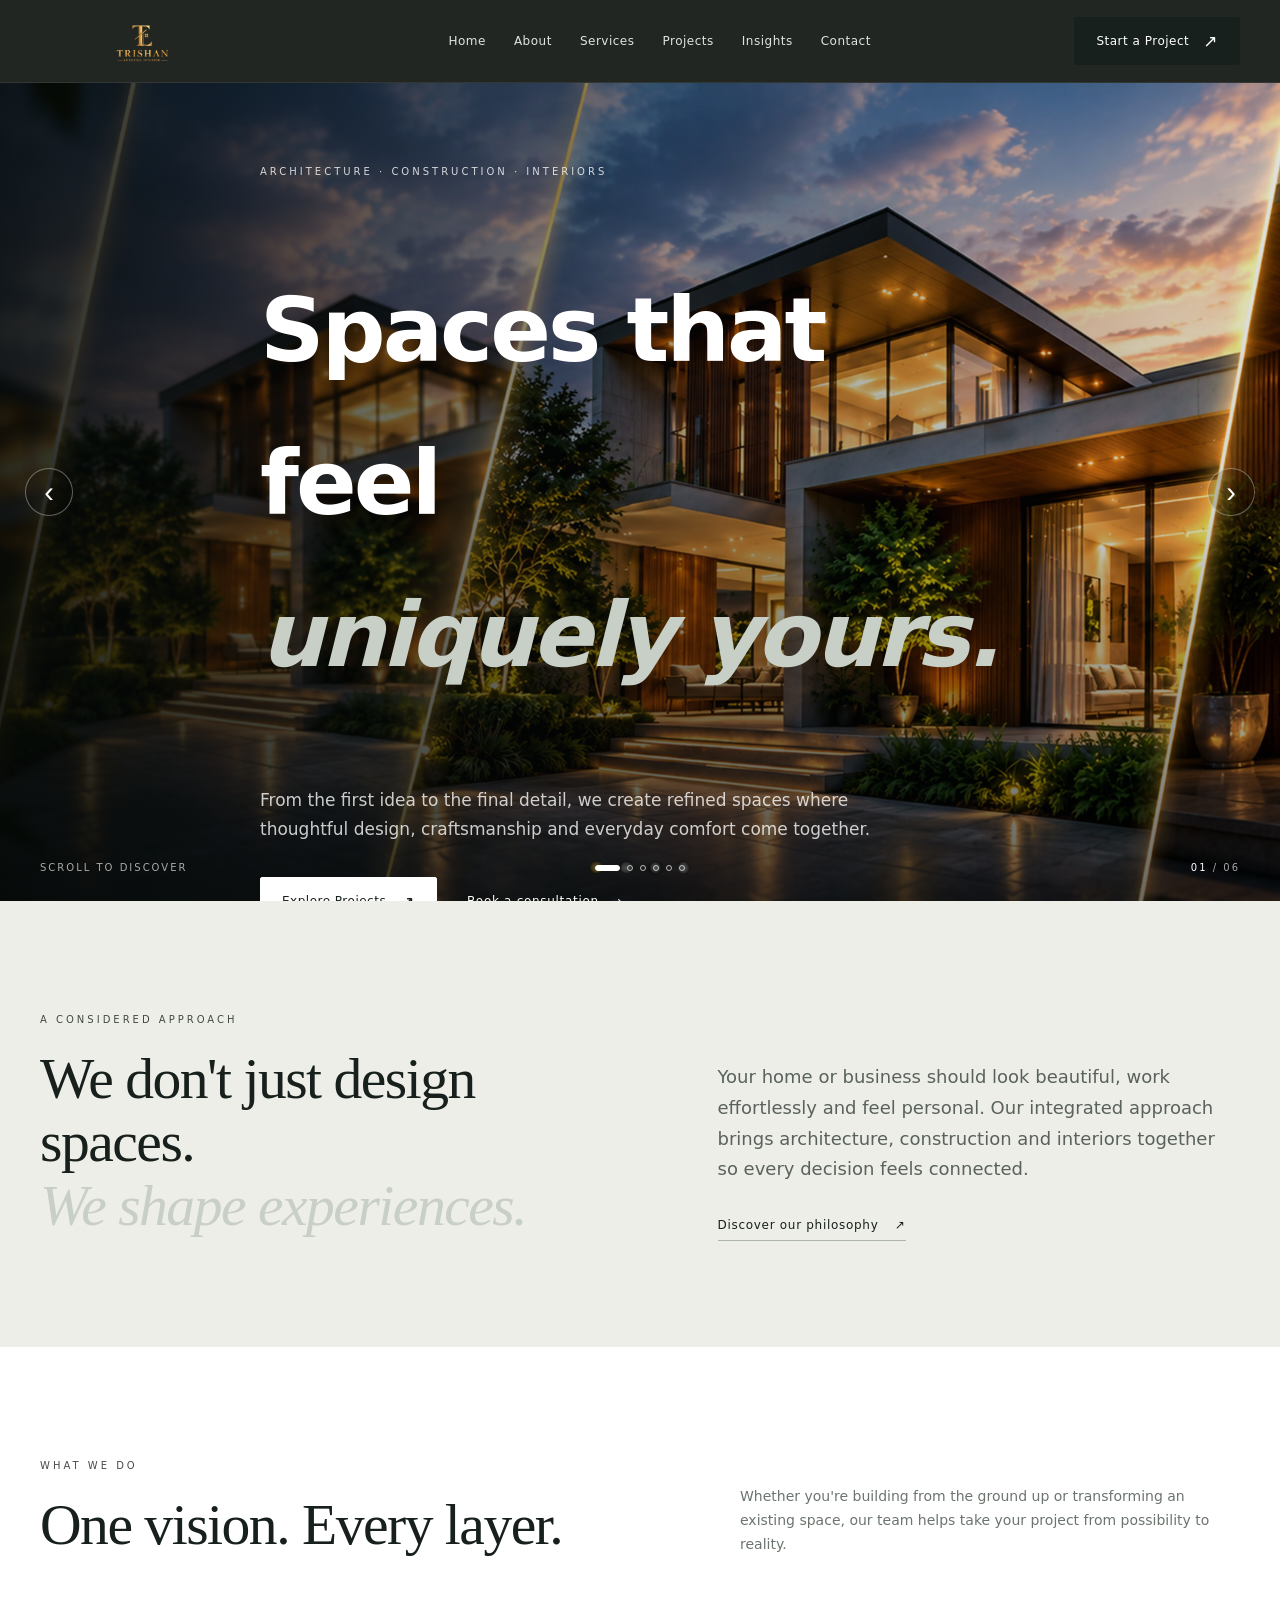
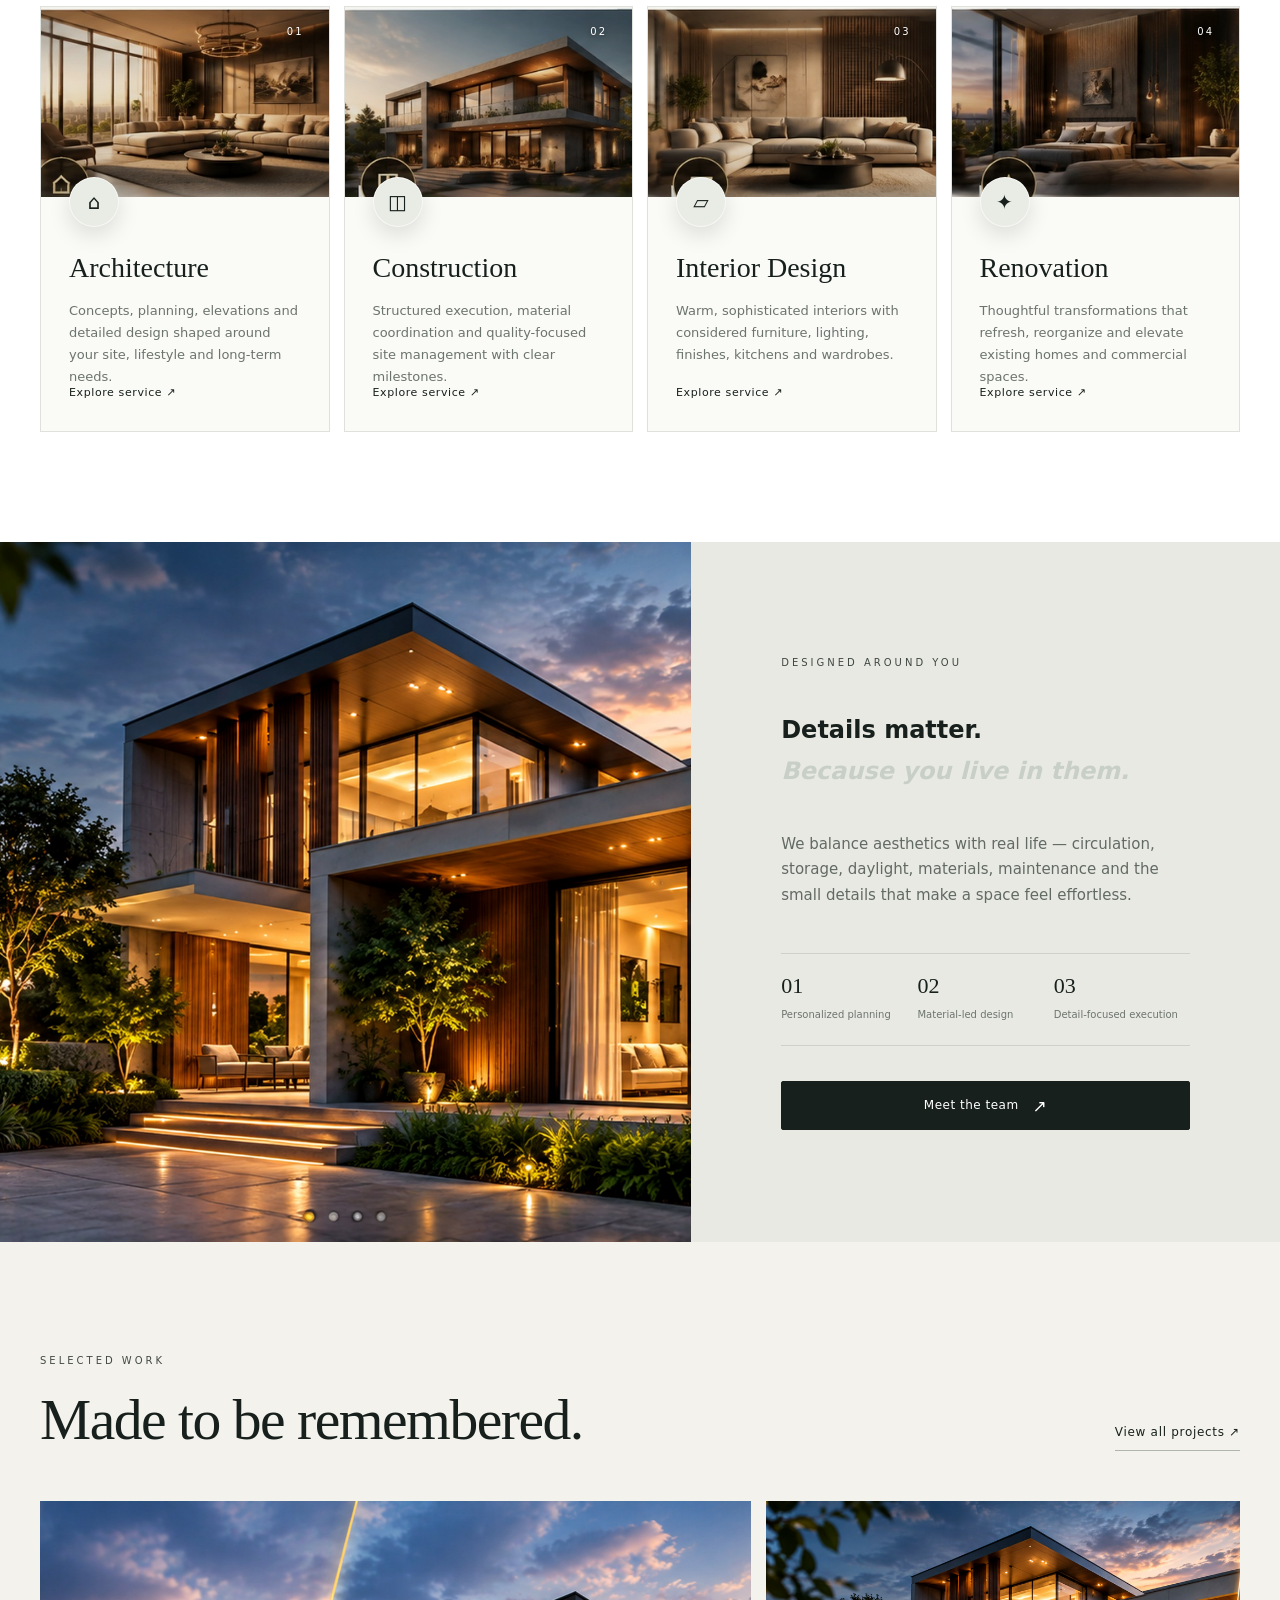
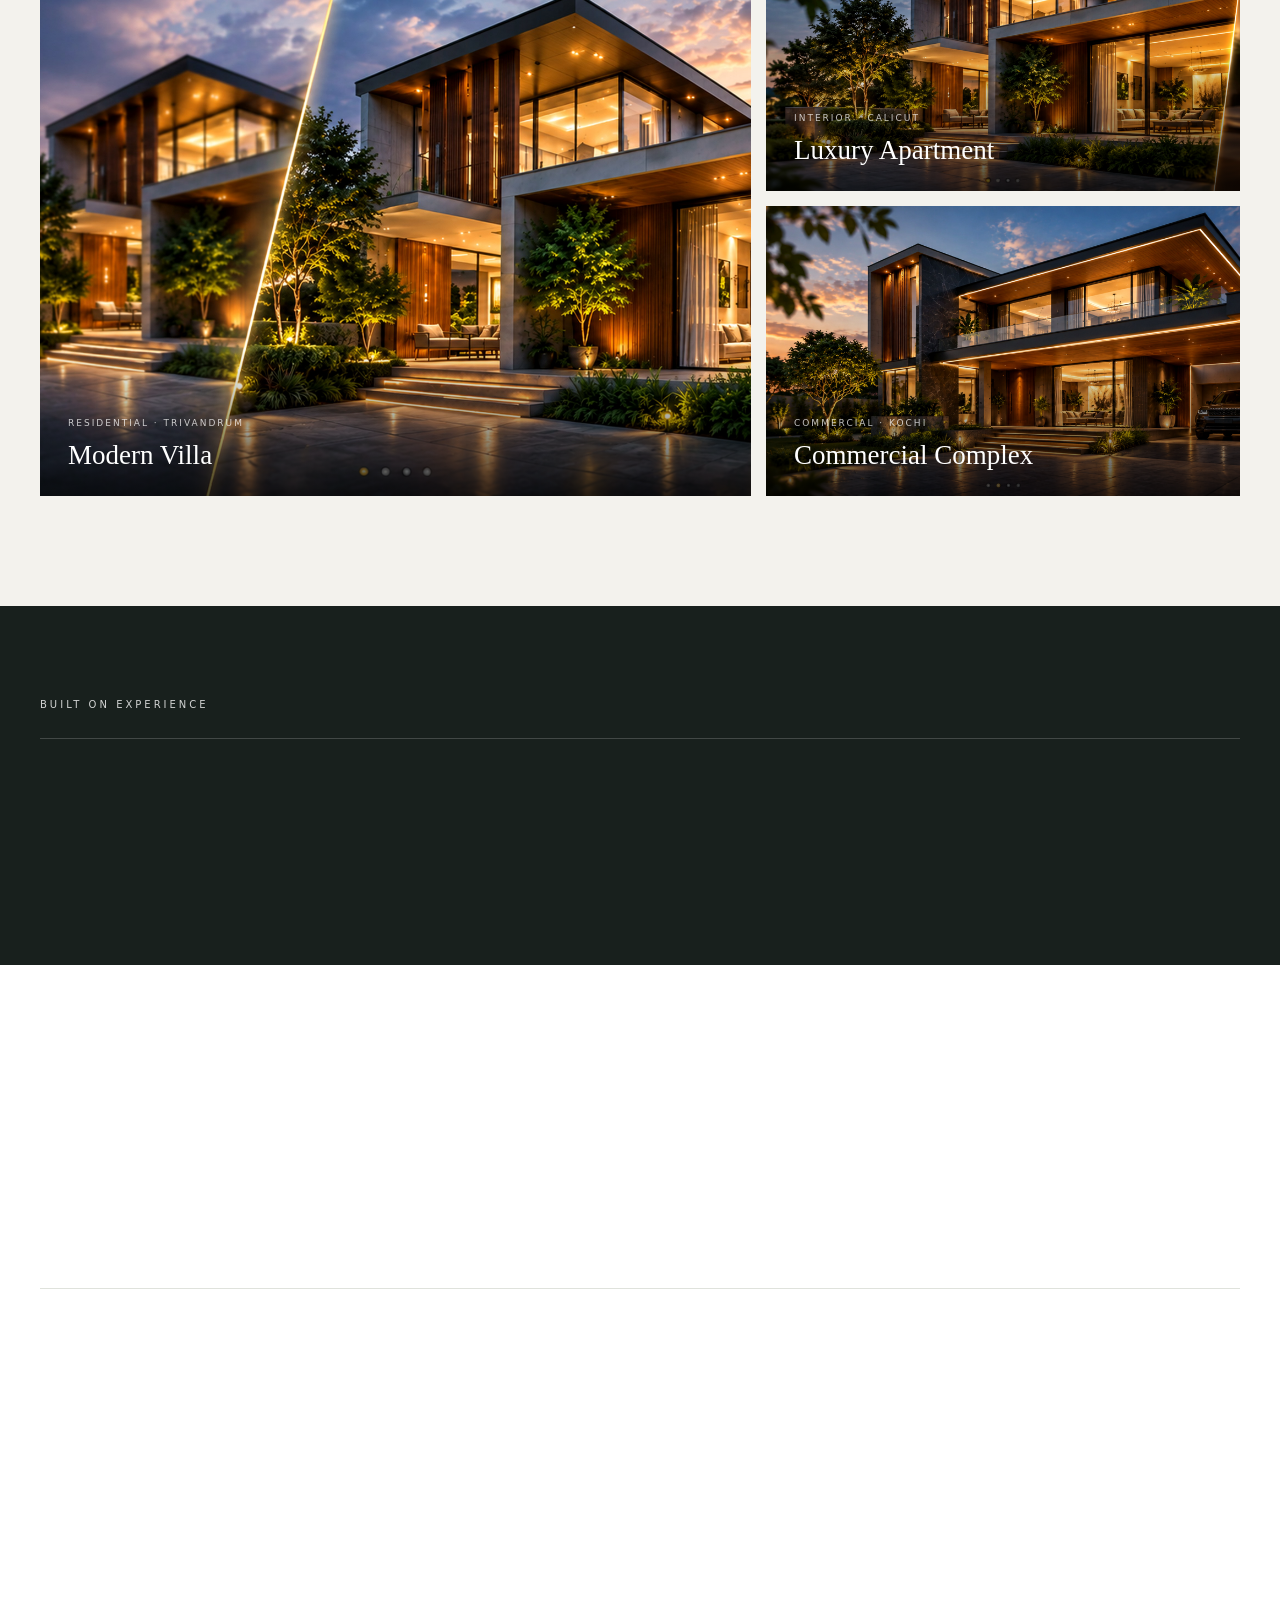
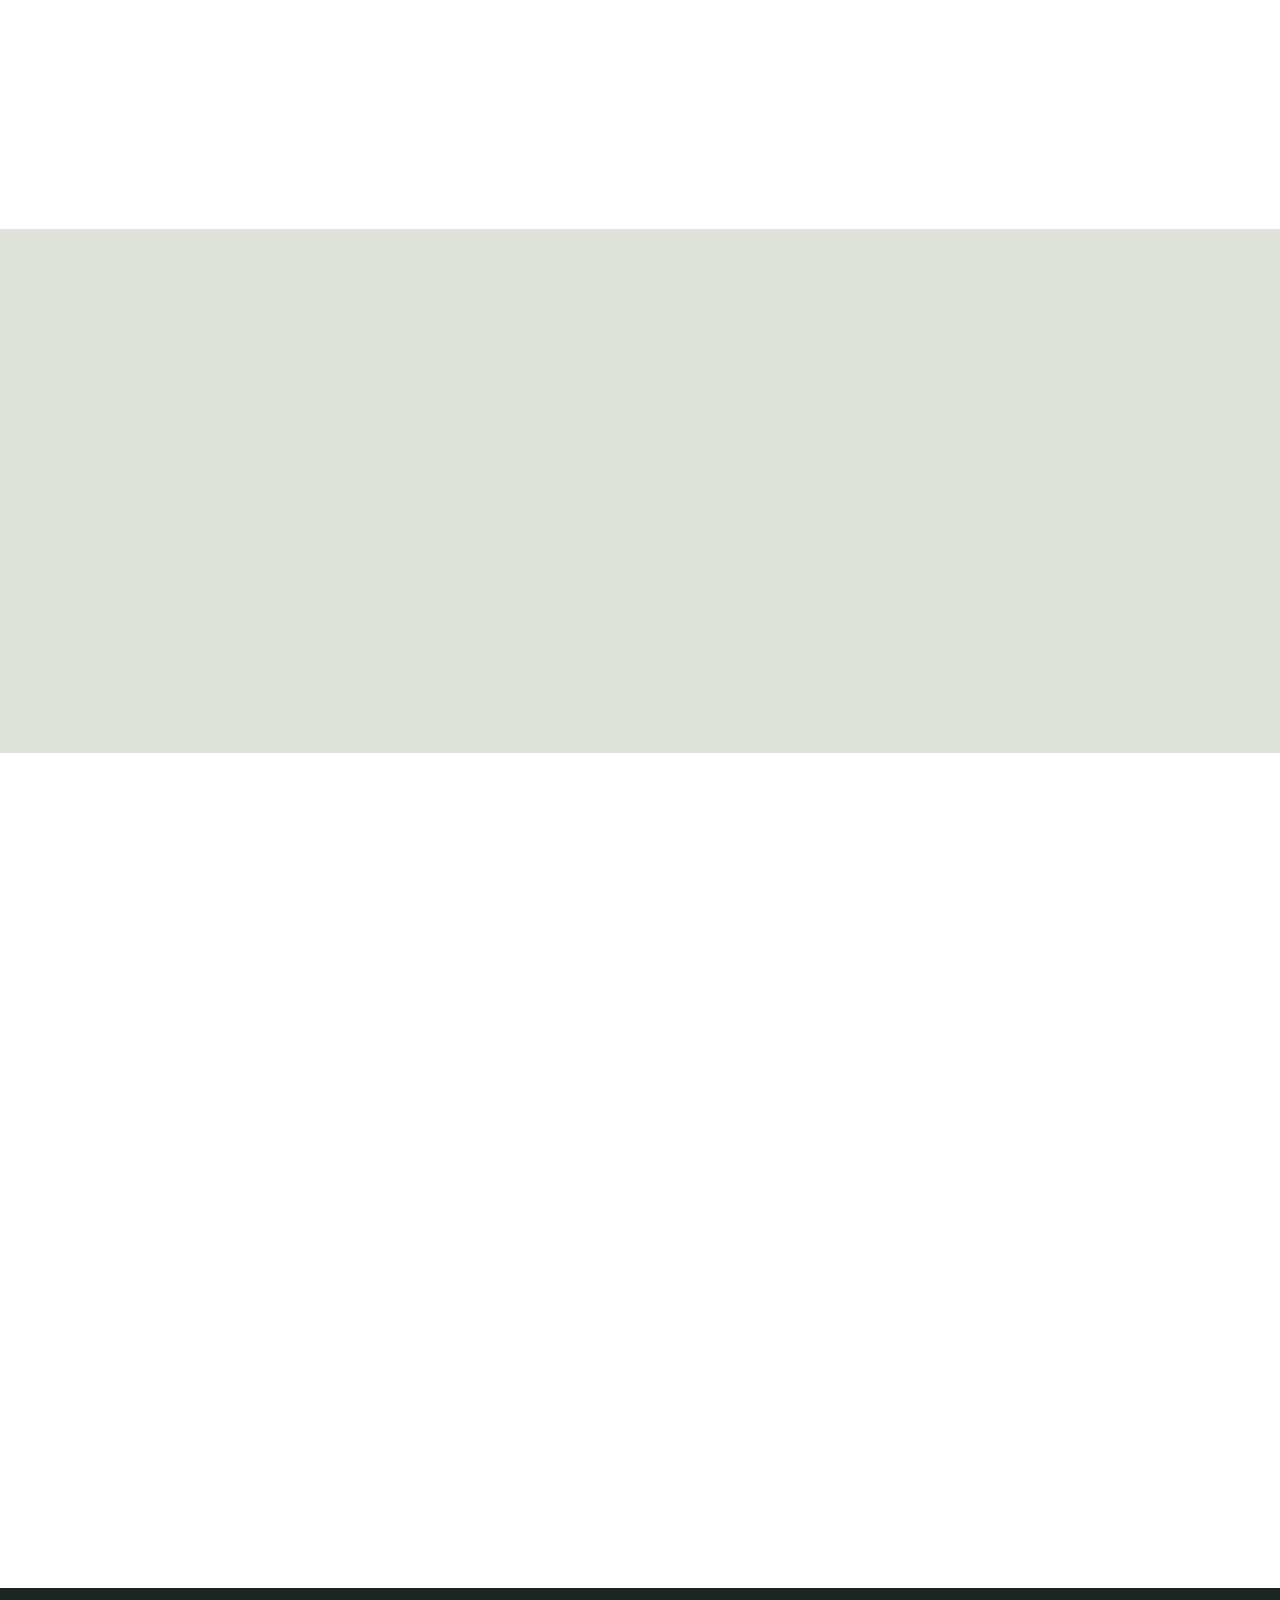
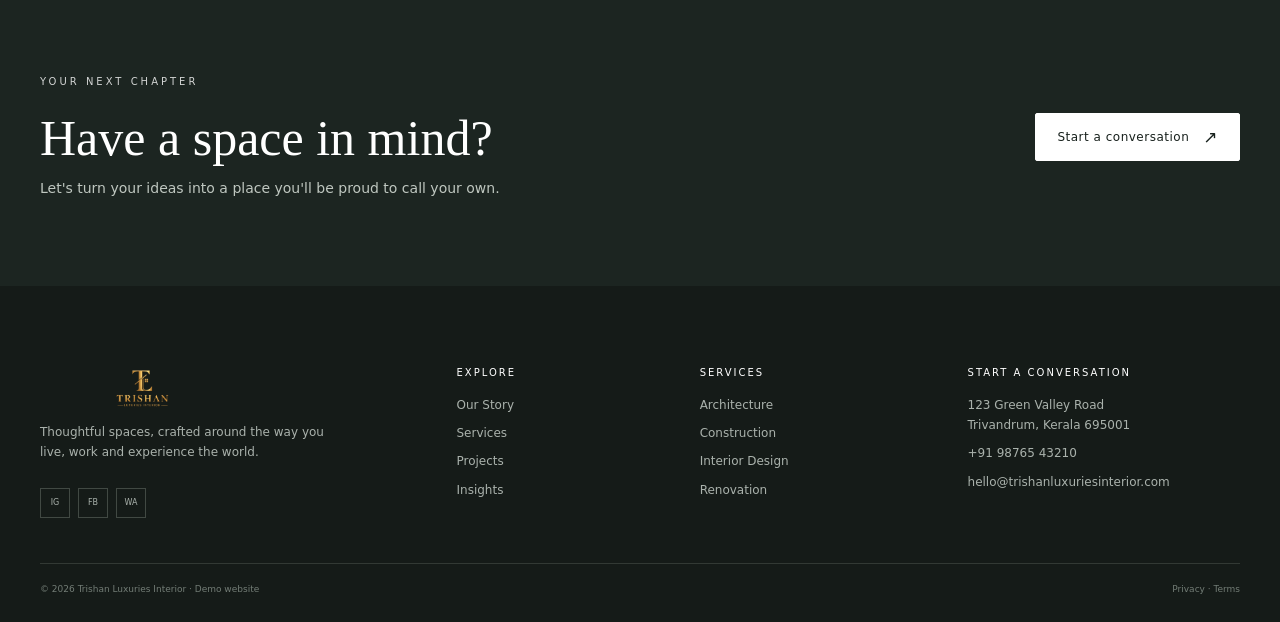
==== index.html @ 33a4c11a "first commit" ====
<!doctype html><html lang="en"><head><meta charset="utf-8"><meta name="viewport" content="width=device-width,initial-scale=1"><title>Trishan Luxuries Interior | Architecture · Construction · Interiors</title><meta name="description" content="Premium architecture, construction and interior design solutions by Trishan Luxuries Interior."><link rel="stylesheet" href="styles.css"></head><body><header><div class="container nav"><a class="brand-logo" href="index.html"><img src="assets/trishan-logo.png" alt="Trishan Luxuries Interior"></a><nav class="links"><a href="index.html">Home</a><a href="about.html">About</a><a href="services.html">Services</a><a href="projects.html">Projects</a><a href="blog.html">Insights</a><a href="contact.html">Contact</a></nav><a class="btn nav-cta" href="contact.html">Start a Project <span>↗</span></a><button class="menu" aria-label="Open menu">☰</button></div></header>
<main>
<section class="hero hero-slider"><div class="hero-slides">
<div class="hero-slide is-active"><img src="assets/hero-1.jpg" alt="Contemporary luxury villa exterior"></div><div class="hero-slide"><img src="assets/hero-2.jpg" alt="Luxury villa at dusk"></div><div class="hero-slide"><img src="assets/hero-3.jpg" alt="Premium modern residence"></div><div class="hero-slide"><img src="assets/hero-4.jpg" alt="High-end architectural residence"></div><div class="hero-slide"><img src="assets/hero-2.png" alt="Contemporary luxury residence"></div><div class="hero-slide"><img src="assets/hero-3.png" alt="Premium architectural exterior"></div></div><div class="hero-shade"></div>
<div class="container hero-content"><div class="eyebrow">Architecture · Construction · Interiors</div><h1>Spaces that feel<br><em>uniquely yours.</em></h1><p>From the first idea to the final detail, we create refined spaces where thoughtful design, craftsmanship and everyday comfort come together.</p><div class="actions"><a class="btn light" href="projects.html">Explore Projects <span>↗</span></a><a class="text-link light-link" href="contact.html">Book a consultation <span>→</span></a></div></div>
<div class="hero-bottom container"><span>Scroll to discover</span><span class="hero-count"><b>01</b> / 06</span></div><button class="hero-control hero-prev" aria-label="Previous image">‹</button><button class="hero-control hero-next" aria-label="Next image">›</button><div class="hero-dots"><button class="is-active"></button><button></button><button></button><button></button><button></button><button></button></div></section>

<section class="section intro"><div class="container intro-grid"><div><div class="eyebrow">A considered approach</div><h2>We don't just design spaces.<br><em>We shape experiences.</em></h2></div><div><p class="lead">Your home or business should look beautiful, work effortlessly and feel personal. Our integrated approach brings architecture, construction and interiors together so every decision feels connected.</p><a class="arrow-link" href="about.html">Discover our philosophy <span>↗</span></a></div></div></section>

<section class="section white services-home"><div class="container"><div class="section-head"><div><div class="eyebrow">What we do</div><h2>One vision. Every layer.</h2></div><p>Whether you're building from the ground up or transforming an existing space, our team helps take your project from possibility to reality.</p></div><div class="service-grid">
<a class="service-card" href="services.html"><div class="service-image"><img src="assets/service-architecture.jpg" alt="Luxury architecture project"></div><span class="service-num">01</span><div class="icon">⌂</div><h3>Architecture</h3><p>Concepts, planning, elevations and detailed design shaped around your site, lifestyle and long-term needs.</p><span class="card-arrow">Explore service ↗</span></a>
<a class="service-card" href="services.html"><div class="service-image"><img src="assets/service-construction.jpg" alt="Luxury residential construction project"></div><span class="service-num">02</span><div class="icon">◫</div><h3>Construction</h3><p>Structured execution, material coordination and quality-focused site management with clear milestones.</p><span class="card-arrow">Explore service ↗</span></a>
<a class="service-card" href="services.html"><div class="service-image"><img src="assets/service-interior.jpg" alt="Luxury interior design project"></div><span class="service-num">03</span><div class="icon">▱</div><h3>Interior Design</h3><p>Warm, sophisticated interiors with considered furniture, lighting, finishes, kitchens and wardrobes.</p><span class="card-arrow">Explore service ↗</span></a>
<a class="service-card" href="services.html"><div class="service-image"><img src="assets/service-renovation.jpg" alt="Luxury bedroom renovation project"></div><span class="service-num">04</span><div class="icon">✦</div><h3>Renovation</h3><p>Thoughtful transformations that refresh, reorganize and elevate existing homes and commercial spaces.</p><span class="card-arrow">Explore service ↗</span></a>
</div></div></section>

<section class="image-feature"><div class="feature-image"><img src="assets/interior.jpg" alt="Sophisticated interior designed by Trishan"></div><div class="feature-copy"><div class="eyebrow">Designed around you</div><h2>Details matter.<br><em>Because you live in them.</em></h2><p>We balance aesthetics with real life — circulation, storage, daylight, materials, maintenance and the small details that make a space feel effortless.</p><div class="mini-points"><div><strong>01</strong><span>Personalized planning</span></div><div><strong>02</strong><span>Material-led design</span></div><div><strong>03</strong><span>Detail-focused execution</span></div></div><a class="btn" href="about.html">Meet the team <span>↗</span></a></div></section>

<section class="section portfolio"><div class="container"><div class="section-head"><div><div class="eyebrow">Selected work</div><h2>Made to be remembered.</h2></div><a class="arrow-link" href="projects.html">View all projects ↗</a></div><div class="project-mosaic"><a class="project-tile large" href="project.html"><img src="assets/villa.jpg" alt="Modern villa"><div class="project-overlay"><span>Residential · Trivandrum</span><h3>Modern Villa</h3></div></a><a class="project-tile" href="project.html"><img src="assets/living.jpg" alt="Luxury apartment interior"><div class="project-overlay"><span>Interior · Calicut</span><h3>Luxury Apartment</h3></div></a><a class="project-tile" href="project.html"><img src="assets/commercial.jpg" alt="Commercial project"><div class="project-overlay"><span>Commercial · Kochi</span><h3>Commercial Complex</h3></div></a></div></div></section>

<section class="section dark stats-section"><div class="container"><div class="eyebrow">Built on experience</div><div class="stats"><div class="stat"><strong>12<span>+</span></strong><small>Years of experience</small></div><div class="stat"><strong>150<span>+</span></strong><small>Projects completed</small></div><div class="stat"><strong>80<span>+</span></strong><small>Happy clients</small></div><div class="stat"><strong>5</strong><small>Recognitions</small></div></div></div></section>

<section class="section process"><div class="container"><div class="section-head"><div><div class="eyebrow">How we work</div><h2>A smoother journey,<br>from idea to handover.</h2></div><p>Good design is also good communication. We keep every stage clear, collaborative and intentional.</p></div><div class="process-grid"><div><div class="process-image"><img src="assets/service-architecture.jpg" alt="Architectural concept and discovery"></div><div class="process-copy"><span>01</span><h3>Discover</h3><p>We understand your brief, lifestyle, site, aspirations and practical requirements.</p></div></div><div><div class="process-image"><img src="assets/service-interior.jpg" alt="Interior design concept and planning"></div><div class="process-copy"><span>02</span><h3>Design</h3><p>Ideas become plans, materials, visuals and a clear design direction you can confidently approve.</p></div></div><div><div class="process-image"><img src="assets/service-construction.jpg" alt="Construction and project execution"></div><div class="process-copy"><span>03</span><h3>Build</h3><p>Our execution is coordinated around quality, timelines, materials and consistent communication.</p></div></div><div><div class="process-image"><img src="assets/service-renovation.jpg" alt="Completed interior ready for handover"></div><div class="process-copy"><span>04</span><h3>Handover</h3><p>The final details come together and your new space is ready to live, work and enjoy.</p></div></div></div></div></section>

<section class="testimonial"><div class="container testimonial-inner"><div class="eyebrow">Client perspective</div><blockquote>“They listened to what we wanted, improved the idea and paid attention to every detail. The final space feels like us.”</blockquote><div class="testimonial-meta"><span>— Anitha Suresh</span><small>Homeowner · Trivandrum</small></div></div></section>

<section class="section white insights"><div class="container"><div class="section-head"><div><div class="eyebrow">Journal</div><h2>Ideas for better spaces.</h2></div><a class="arrow-link" href="blog.html">View all insights ↗</a></div><div class="grid3"><a class="article-card" href="article.html"><img src="assets/villa.jpg" alt=""><div class="article-body"><span>Construction · 6 min read</span><h3>How to plan a home project without surprises</h3><p>A practical way to organize budget, decisions and timelines before work begins.</p></div></a><a class="article-card" href="article.html"><img src="assets/commercial.jpg" alt=""><div class="article-body"><span>Architecture · 4 min read</span><h3>What makes a good design brief?</h3><p>The questions worth answering before the first drawing is made.</p></div></a><a class="article-card" href="article.html"><img src="assets/living.jpg" alt=""><div class="article-body"><span>Interiors · 5 min read</span><h3>Choosing finishes that age beautifully</h3><p>How to balance trends, durability and a timeless material palette.</p></div></a></div></div></section>

<section class="cta-banner"><div class="container"><div><div class="eyebrow">Your next chapter</div><h2>Have a space in mind?</h2><p>Let's turn your ideas into a place you'll be proud to call your own.</p></div><a class="btn light" href="contact.html">Start a conversation <span>↗</span></a></div></section>
</main><footer><div class="container footer-grid"><div class="footer-brand"><a class="brand-logo" href="index.html"><img src="assets/trishan-logo.png" alt="Trishan Luxuries Interior"></a><p>Thoughtful spaces, crafted around the way you live, work and experience the world.</p><div class="socials"><a href="contact.html" aria-label="Instagram">IG</a><a href="contact.html" aria-label="Facebook">FB</a><a href="contact.html" aria-label="WhatsApp">WA</a></div></div><div><h4>Explore</h4><a href="about.html">Our Story</a><a href="services.html">Services</a><a href="projects.html">Projects</a><a href="blog.html">Insights</a></div><div><h4>Services</h4><a href="services.html">Architecture</a><a href="services.html">Construction</a><a href="services.html">Interior Design</a><a href="services.html">Renovation</a></div><div><h4>Start a conversation</h4><p>123 Green Valley Road<br>Trivandrum, Kerala 695001</p><a href="tel:+919876543210">+91 98765 43210</a><a href="mailto:hello@trishanluxuriesinterior.com">hello@trishanluxuriesinterior.com</a></div></div><div class="container copyright"><span>© 2026 Trishan Luxuries Interior · Demo website</span><span>Privacy · Terms</span></div></footer><script src="script.js"></script></body></html>
---- styles.css ----
:root{--ink:#17201c;--muted:#6c746e;--paper:#f3f2ed;--white:#fff;--line:#dfe2dc;--dark:#18201d;--accent:#8d9a86;--gold:#b6a47a;--max:1200px}
*{box-sizing:border-box}html{scroll-behavior:smooth}body{margin:0;font-family:Inter,ui-sans-serif,system-ui,-apple-system,"Segoe UI",sans-serif;color:var(--ink);background:var(--paper);line-height:1.7}img{max-width:100%;display:block}a{text-decoration:none;color:inherit}.container{width:min(calc(100% - 48px),var(--max));margin:auto}
header{position:sticky;top:0;z-index:50;background:rgba(20,25,22,.94);backdrop-filter:blur(18px);border-bottom:1px solid rgba(255,255,255,.08)}.nav{height:82px;display:flex;align-items:center;justify-content:space-between;gap:28px}.brand-logo{display:flex;width:205px;height:55px;align-items:center;overflow:hidden}.brand-logo img{width:100%;height:100%;object-fit:contain;object-position:center}.links{display:flex;gap:28px;font-size:12px;letter-spacing:.5px;color:#dfe4df}.links a{position:relative}.links a:after{content:"";position:absolute;left:0;right:100%;bottom:-9px;height:1px;background:#fff;transition:.35s}.links a:hover:after{right:0}.btn{display:inline-flex;align-items:center;gap:14px;justify-content:center;padding:13px 21px;border-radius:2px;background:var(--ink);color:#fff;font-size:12px;letter-spacing:.5px;border:1px solid var(--ink);transition:.35s;position:relative;overflow:hidden}.btn span{font-size:17px;line-height:0}.btn:hover{transform:translateY(-2px);box-shadow:0 12px 28px rgba(0,0,0,.14)}.btn.light{background:#fff;color:var(--ink);border-color:#fff}.menu{display:none;background:none;color:#fff;border:0;font-size:25px}
.hero{min-height:calc(100vh - 82px);height:760px;max-height:900px;position:relative;display:flex;align-items:center;color:#fff;overflow:hidden;background:#111}.hero-slides,.hero-slide,.hero-slide img,.hero-shade{position:absolute;inset:0;width:100%;height:100%}.hero-slide{opacity:0;visibility:hidden;transition:opacity 1.2s ease}.hero-slide.is-active{opacity:1;visibility:visible;z-index:1}.hero-slide img{object-fit:cover;transform:scale(1.08);transition:transform 8s cubic-bezier(.15,.65,.2,1)}.hero-slide.is-active img{transform:scale(1)}.hero-shade{z-index:2;background:linear-gradient(90deg,rgba(5,9,7,.86),rgba(5,9,7,.42) 50%,rgba(5,9,7,.12)),linear-gradient(0deg,rgba(0,0,0,.5),transparent 50%);pointer-events:none}.hero-content{position:relative;z-index:4;max-width:760px;padding:80px 0}.eyebrow{font-size:10px;letter-spacing:3px;text-transform:uppercase;margin-bottom:19px;opacity:.8}.hero h1{font-size:clamp(50px,7vw,94px);letter-spacing:-3px}.hero h1 em,h1 em,h2 em{font-style:italic;color:#c7cfc7}.hero p{max-width:620px;color:rgba(255,255,255,.78);font-size:17px;margin:0}.actions{display:flex;align-items:center;gap:30px;margin-top:34px}.text-link{font-size:12px;letter-spacing:.7px}.light-link{color:#fff}.text-link span{margin-left:8px}.hero-bottom{position:absolute;z-index:5;bottom:25px;left:50%;transform:translateX(-50%);display:flex;justify-content:space-between;color:rgba(255,255,255,.65);font-size:10px;letter-spacing:2px;text-transform:uppercase}.hero-count b{color:#fff;font-weight:500}.hero-control{position:absolute;z-index:5;top:50%;transform:translateY(-50%);width:48px;height:48px;border:1px solid rgba(255,255,255,.35);border-radius:50%;background:rgba(0,0,0,.16);color:#fff;font-size:29px;cursor:pointer}.hero-control:hover{background:rgba(255,255,255,.15)}.hero-prev{left:25px}.hero-next{right:25px}.hero-dots{position:absolute;z-index:5;bottom:30px;left:50%;transform:translateX(-50%);display:flex;gap:7px}.hero-dots button{width:6px;height:6px;padding:0;border:1px solid #fff;border-radius:20px;background:transparent;opacity:.7;cursor:pointer;transition:.3s}.hero-dots button.is-active{width:25px;background:#fff;opacity:1}
.section{padding:110px 0}.white{background:#fff}.intro{background:#eeeee8}.intro-grid{display:grid;grid-template-columns:1.05fr .95fr;gap:100px;align-items:end}.intro h2,.section h2{font:400 clamp(37px,4.5vw,58px)/1.1 Georgia,serif;letter-spacing:-1.5px;margin:0}.lead{font-size:18px;color:#59625c;max-width:580px;margin:0 0 25px}.arrow-link{font-size:12px;letter-spacing:.7px;border-bottom:1px solid #aeb5af;padding-bottom:8px}.arrow-link span{margin-left:12px}
.section-head{display:flex;justify-content:space-between;align-items:end;gap:40px;margin-bottom:50px}.section-head>p{max-width:500px;color:var(--muted);font-size:14px;margin:0}.service-grid{display:grid;grid-template-columns:repeat(4,1fr);gap:14px}.service-card{position:relative;padding:34px 28px 30px;min-height:330px;border:1px solid var(--line);background:#fafaf7;transition:.45s cubic-bezier(.2,.7,.2,1);overflow:hidden}.service-card:before{content:"";position:absolute;inset:auto 0 0;height:3px;background:var(--gold);transform:scaleX(0);transform-origin:left;transition:.45s}.service-card:hover{transform:translateY(-9px);box-shadow:0 25px 55px rgba(28,35,30,.11);background:#fff}.service-card:hover:before{transform:scaleX(1)}.service-num{position:absolute;right:25px;top:27px;color:#a0a7a1;font-size:10px;letter-spacing:2px}.icon{width:50px;height:50px;border-radius:50%;background:#e9ebe5;display:grid;place-items:center;font-size:20px;margin-bottom:32px}.service-card h3{font:400 28px/1.15 Georgia,serif;margin:0 0 15px}.service-card p{color:var(--muted);font-size:13px}.card-arrow{position:absolute;bottom:28px;font-size:11px;letter-spacing:.6px}
.image-feature{display:grid;grid-template-columns:1.08fr .92fr;min-height:700px;background:#e8e9e3}.feature-image{overflow:hidden}.feature-image img{width:100%;height:100%;min-height:600px;object-fit:cover;transition:transform 1.2s}.image-feature:hover .feature-image img{transform:scale(1.035)}.feature-copy{padding:90px;display:flex;flex-direction:column;justify-content:center}.feature-copy h2{margin-bottom:25px}.feature-copy>p{max-width:510px;color:#626a64;font-size:15px}.mini-points{display:grid;grid-template-columns:repeat(3,1fr);border-top:1px solid #cdd1ca;border-bottom:1px solid #cdd1ca;margin:30px 0 35px}.mini-points div{padding:19px 10px 19px 0}.mini-points strong{display:block;font:22px Georgia,serif}.mini-points span{font-size:10px;color:var(--muted)}
.portfolio{background:#f3f2ed}.project-mosaic{display:grid;grid-template-columns:1.5fr 1fr;grid-template-rows:290px 290px;gap:15px}.project-tile{position:relative;overflow:hidden}.project-tile.large{grid-row:1/3}.project-tile img{width:100%;height:100%;object-fit:cover;transition:transform .9s}.project-tile:hover img{transform:scale(1.06)}.project-overlay{position:absolute;inset:auto 0 0;padding:55px 28px 25px;color:#fff;background:linear-gradient(transparent,rgba(0,0,0,.72))}.project-overlay span{font-size:9px;letter-spacing:2px;text-transform:uppercase;opacity:.75}.project-overlay h3{font:400 27px Georgia,serif;margin:6px 0 0}
.dark{background:var(--dark);color:#fff}.stats-section{padding:90px 0}.stats{display:grid;grid-template-columns:repeat(4,1fr);border-top:1px solid rgba(255,255,255,.18);margin-top:25px}.stat{padding:34px 25px 0;border-right:1px solid rgba(255,255,255,.14)}.stat:last-child{border:0}.stat strong{font:400 65px Georgia,serif;display:block}.stat strong span{font-size:28px}.stat small{color:#aeb7b0;font-size:11px;letter-spacing:.5px}
.process{background:#fff}.process-grid{display:grid;grid-template-columns:repeat(4,1fr);border-top:1px solid var(--line)}.process-grid>div{padding:0 0 28px;border-right:1px solid var(--line);min-height:430px;overflow:hidden;background:#fff}.process-grid>div:last-child{border:0}.process-image{height:190px;overflow:hidden;position:relative;background:#111}.process-image:after{content:"";position:absolute;inset:0;background:linear-gradient(180deg,rgba(0,0,0,.02),rgba(0,0,0,.24));pointer-events:none}.process-image img{width:100%;height:100%;display:block;object-fit:cover;transform:scale(1.03);filter:saturate(.9) contrast(1.04);transition:transform 1s cubic-bezier(.2,.7,.2,1),filter .7s ease}.process-grid>div:hover .process-image img{transform:scale(1.1);filter:saturate(1.08) contrast(1.06)}.process-copy{padding:28px 25px 0}.process-grid span{font-size:10px;letter-spacing:2px;color:#9aa29c}.process-grid h3{font:400 25px Georgia,serif;margin:25px 0 12px}.process-grid p{font-size:13px;color:var(--muted)}
.testimonial{background:#dfe2da;padding:115px 0}.testimonial-inner{max-width:900px;text-align:center}.testimonial blockquote{font:400 clamp(31px,4vw,50px)/1.2 Georgia,serif;margin:10px 0 30px;letter-spacing:-1px}.testimonial-meta span{display:block;font-size:12px}.testimonial-meta small{font-size:10px;color:var(--muted);letter-spacing:1px}
.insights .grid3{display:grid;grid-template-columns:repeat(3,1fr);gap:18px}.article-card{background:#f5f5f0;overflow:hidden}.article-card img{width:100%;aspect-ratio:1.45;object-fit:cover;transition:.7s}.article-card:hover img{transform:scale(1.04)}.article-body{padding:25px}.article-body>span{font-size:9px;letter-spacing:1.5px;text-transform:uppercase;color:#858e87}.article-body h3{font:400 24px/1.18 Georgia,serif;margin:12px 0}.article-body p{font-size:12px;color:var(--muted);margin:0}
.cta-banner{padding:85px 0;background:#1c2521;color:#fff}.cta-banner .container{display:flex;justify-content:space-between;align-items:center;gap:40px}.cta-banner h2{font:400 50px Georgia,serif;margin:0 0 10px}.cta-banner p{color:#bfc7c0;margin:0;font-size:14px}
.page-hero{padding:105px 0;background:#e7e8e2}.page-hero h1{font:400 clamp(50px,6vw,80px)/1.05 Georgia,serif;letter-spacing:-2px;margin:0 0 20px}.page-hero p{max-width:700px;color:var(--muted);font-size:16px}.page-hero .eyebrow{color:#626b64}
.split{display:grid;grid-template-columns:1fr 1fr}.split img{width:100%;height:100%;min-height:520px;object-fit:cover}.split-copy{padding:90px;background:#edf0ea;display:flex;flex-direction:column;justify-content:center}.split-copy p{max-width:580px;color:var(--muted)}.checks{display:grid;gap:18px;margin-top:25px}.check{display:flex;gap:14px;font-size:13px}.check b{display:block;color:var(--ink);font-weight:600}.check span{color:var(--muted)}
.grid3{display:grid;grid-template-columns:repeat(3,1fr);gap:18px}.grid4{display:grid;grid-template-columns:repeat(4,1fr);gap:16px}.service{padding:35px;background:#fff;border:1px solid var(--line);min-height:260px}.service h3{font:400 26px Georgia,serif;margin:0 0 12px}.service p{color:var(--muted);font-size:13px}.service .icon{margin-bottom:25px}
.filter{display:flex;gap:8px;flex-wrap:wrap;margin-bottom:35px}.filter button{padding:10px 17px;border:1px solid var(--line);background:#fff;color:var(--ink);cursor:pointer;font:inherit;font-size:11px}.filter button.active{background:var(--ink);color:#fff}.card{background:#fff;overflow:hidden;transition:.45s}.card:hover{transform:translateY(-7px);box-shadow:0 20px 50px rgba(20,30,24,.12)}.card img{width:100%;aspect-ratio:1.15;object-fit:cover;transition:.7s}.card:hover img{transform:scale(1.045)}.card-body{padding:22px}.card-body h3{font:400 22px Georgia,serif;margin:0 0 5px}.meta{font-size:10px;letter-spacing:1.4px;text-transform:uppercase;color:var(--muted)}
.project-hero-img{width:100%;height:min(70vh,680px);object-fit:cover}.project-content{max-width:850px;margin:auto}.project-content .project-facts{display:grid;grid-template-columns:repeat(3,1fr);gap:20px;padding:28px 0;border-top:1px solid var(--line);border-bottom:1px solid var(--line);margin:45px 0}.project-content h2{font:400 39px Georgia,serif}.project-content p{color:var(--muted)}.gallery{display:grid;grid-template-columns:1fr 1fr;gap:15px;margin-top:45px}.gallery img{width:100%;height:360px;object-fit:cover}.gallery img:first-child{grid-column:1/-1;height:500px}
.article-layout{max-width:820px}.article-layout img{width:100%;height:500px;object-fit:cover}.article-layout h2{font:400 36px Georgia,serif;margin-top:45px}.article-layout p{color:#5f6861}.notice{padding:17px 20px;background:#edf0ea;border-left:3px solid var(--accent);font-size:12px;color:#58615b}
.contact-wrap{display:grid;grid-template-columns:.8fr 1.2fr;gap:70px}.contact-details h2{font:400 43px Georgia,serif}.contact-details p{color:var(--muted);font-size:14px}.contact-detail{padding:18px 0;border-bottom:1px solid var(--line)}.contact-detail strong{display:block;font-size:10px;letter-spacing:2px;text-transform:uppercase}.contact-detail span{font-size:13px;color:var(--muted)}form{background:#f5f5f1;padding:35px;display:grid;grid-template-columns:1fr 1fr;gap:14px}input,textarea,select{width:100%;padding:15px 14px;border:1px solid #d6dad4;background:#fff;font:inherit;font-size:13px;color:var(--ink)}textarea{min-height:150px;resize:vertical}.full{grid-column:1/-1}
footer{background:#151b18;color:#fff;padding:65px 0 25px}.footer-grid{display:grid;grid-template-columns:1.5fr .8fr .9fr 1.1fr;gap:45px}.footer-brand p{max-width:290px;color:#9da69f;font-size:12px}.footer-grid .brand-logo{width:205px;height:55px}.footer-grid h4{font-size:10px;letter-spacing:2px;text-transform:uppercase;font-weight:500}.footer-grid a,.footer-grid p{font-size:12px;color:#aab2ac;display:block;margin:8px 0}.socials{display:flex;gap:8px;margin-top:25px}.socials a{width:30px;height:30px;border:1px solid #414943;display:grid;place-items:center;font-size:8px!important;margin:0}.copyright{border-top:1px solid #323934;margin-top:45px;padding-top:18px;color:#737d76;font-size:9px;display:flex;justify-content:space-between}
.reveal{opacity:0;transform:translateY(24px);transition:opacity .8s,transform .8s}.reveal.is-visible{opacity:1;transform:none}
@media(max-width:950px){.links{display:none}.menu{display:block}.nav-cta{display:none}.service-grid,.process-grid{grid-template-columns:1fr 1fr}.grid4{grid-template-columns:1fr 1fr}.intro-grid,.image-feature,.contact-wrap{grid-template-columns:1fr}.feature-copy{padding:65px 30px}.stats{grid-template-columns:1fr 1fr}.stat:nth-child(2){border:0}.footer-grid{grid-template-columns:1fr 1fr}.project-mosaic{grid-template-columns:1fr 1fr}.project-tile.large{grid-column:1/-1;grid-row:auto;height:420px}.project-tile:not(.large){height:300px}.section{padding:80px 0}}
@media(max-width:600px){.container{width:min(calc(100% - 28px),var(--max))}.nav{height:70px}.brand-logo{width:175px;height:48px}.hero{min-height:650px;height:calc(100vh - 70px)}.hero-content{padding:60px 0}.hero h1{font-size:49px;letter-spacing:-2px}.hero p{font-size:14px}.hero-control{width:40px;height:40px}.hero-prev{left:12px}.hero-next{right:12px}.hero-bottom{display:none}.section-head{display:block}.section-head>a{display:inline-block;margin-top:15px}.service-grid,.process-grid,.grid3,.grid4,.stats{grid-template-columns:1fr}.project-mosaic{display:block}.project-tile,.project-tile.large,.project-tile:not(.large){height:300px;margin-bottom:14px}.mini-points{grid-template-columns:1fr}.cta-banner .container{display:block}.cta-banner .btn{margin-top:25px}.split-copy{padding:55px 28px}.split img{min-height:350px}.gallery{grid-template-columns:1fr}.gallery img:first-child{height:330px}.gallery img{height:250px}.project-content .project-facts{grid-template-columns:1fr}.contact-wrap{gap:35px}form{grid-template-columns:1fr;padding:24px}.footer-grid{grid-template-columns:1fr}.copyright{display:block}.copyright span{display:block;margin:8px 0}.page-hero{padding:75px 0}}
@media(prefers-reduced-motion:reduce){*,*:before,*:after{animation:none!important;transition:none!important;scroll-behavior:auto!important}}

@media(max-width:950px){.links.mobile-open{display:flex;position:absolute;top:82px;left:0;right:0;background:rgba(20,25,22,.98);padding:22px 24px;flex-direction:column;gap:18px;border-bottom:1px solid rgba(255,255,255,.1)}.links.mobile-open a:after{display:none}}

/* Cinematic service imagery */
.service-card{padding:0 28px 30px;min-height:420px}
.service-image{height:190px;margin:0 -28px 28px;overflow:hidden;position:relative;background:#111}
.service-image:after{content:"";position:absolute;inset:0;background:linear-gradient(180deg,rgba(0,0,0,.04),rgba(0,0,0,.18));pointer-events:none}
.service-image img{width:100%;height:100%;object-fit:cover;display:block;transform:scale(1.02);transition:transform .9s cubic-bezier(.2,.7,.2,1),filter .6s ease;filter:saturate(.92) contrast(1.03)}
.service-card:hover .service-image img{transform:scale(1.1);filter:saturate(1.05) contrast(1.05)}
.service-card .icon{position:relative;z-index:2;margin-top:-48px;margin-bottom:25px;border:1px solid rgba(255,255,255,.7);box-shadow:0 8px 22px rgba(0,0,0,.12)}
.service-card .service-num{top:16px;z-index:3;color:#fff;text-shadow:0 1px 5px rgba(0,0,0,.55)}
@media(max-width:600px){.service-card{min-height:390px}.service-image{height:185px}.process-grid>div{min-height:0}.process-image{height:200px}}
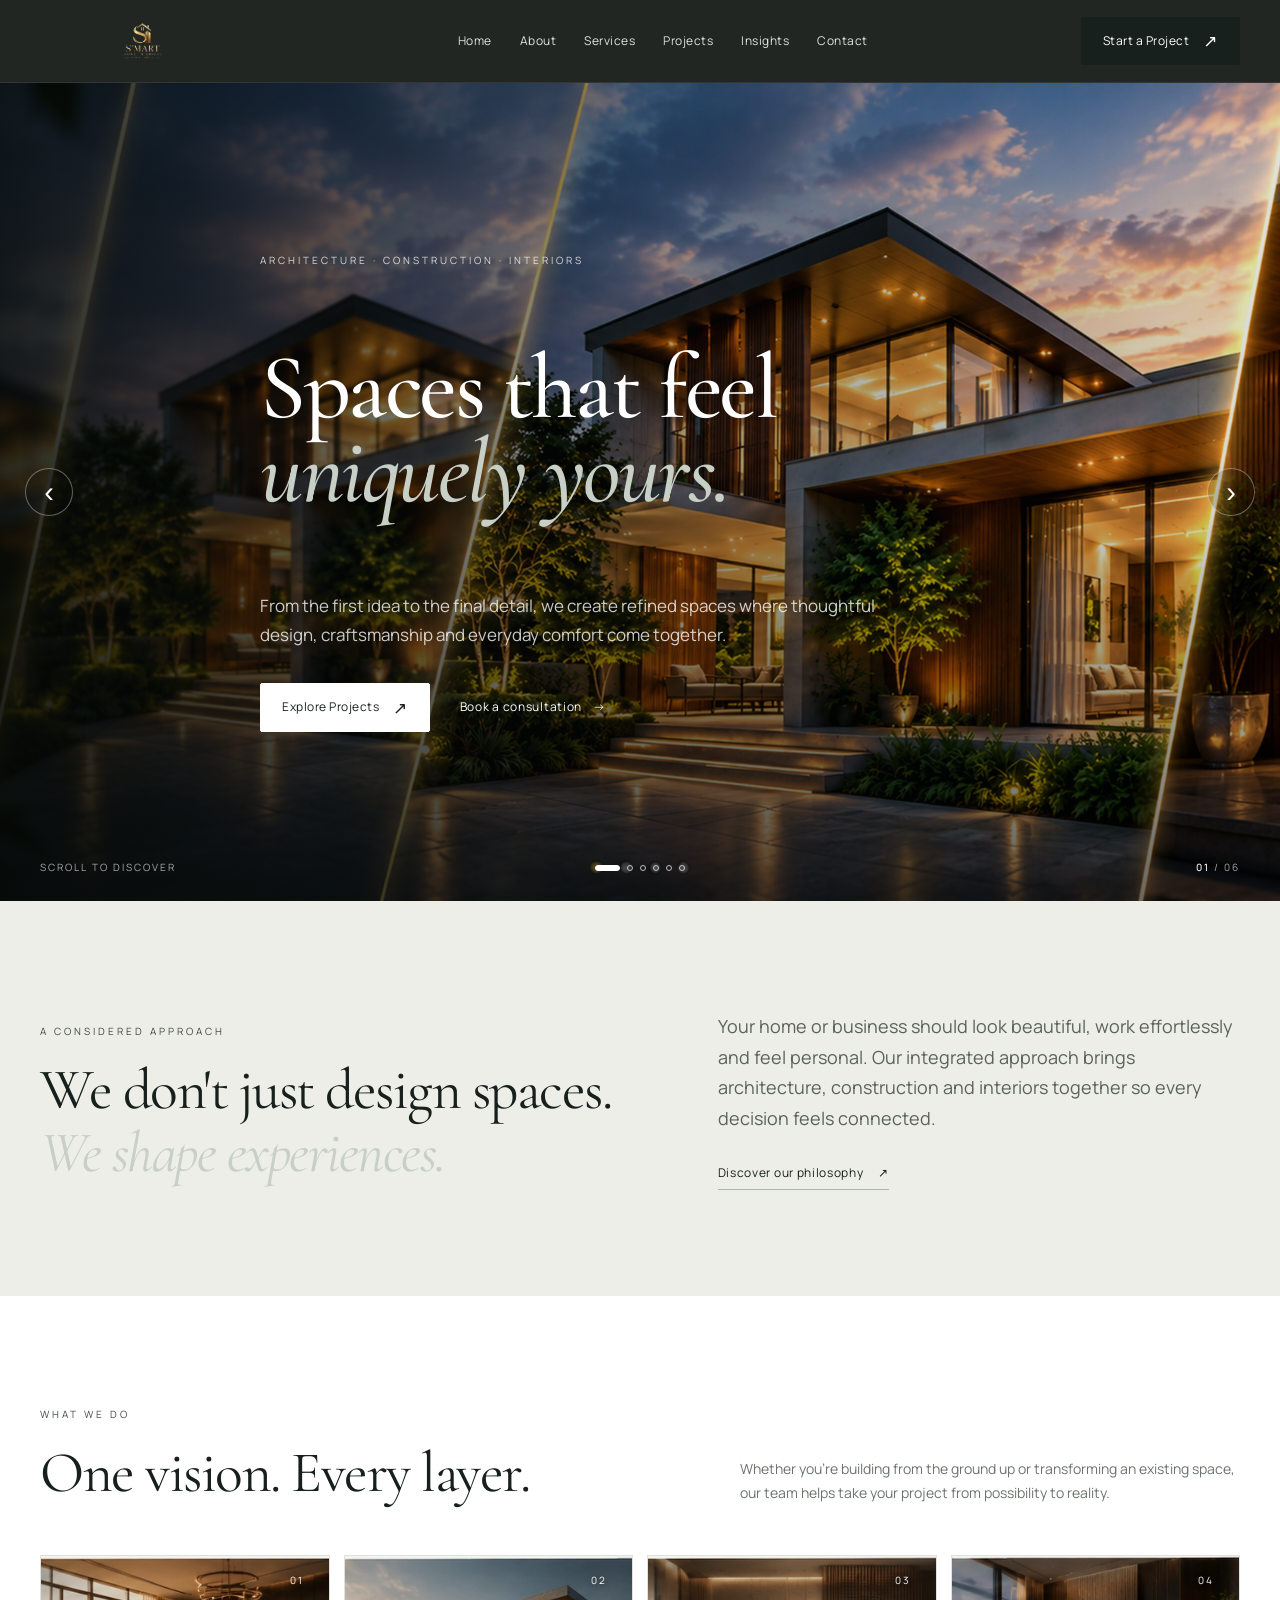
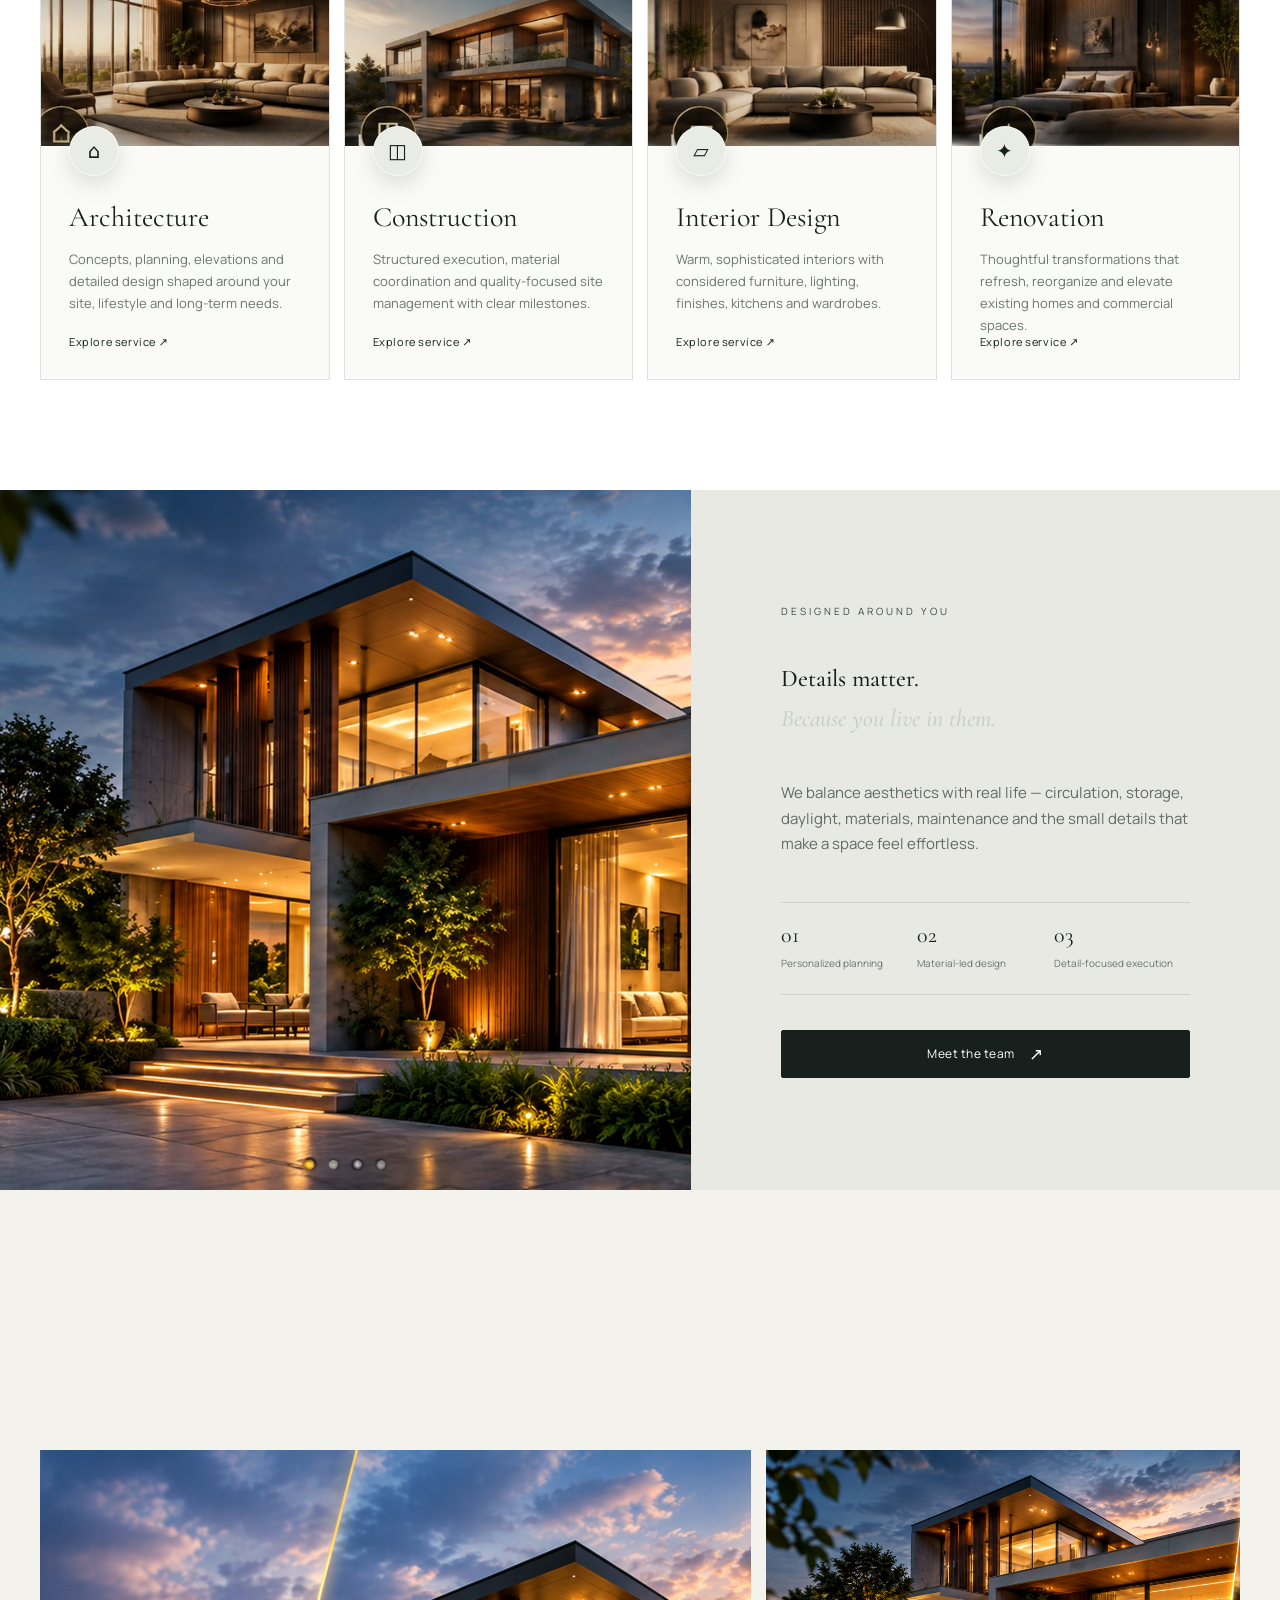
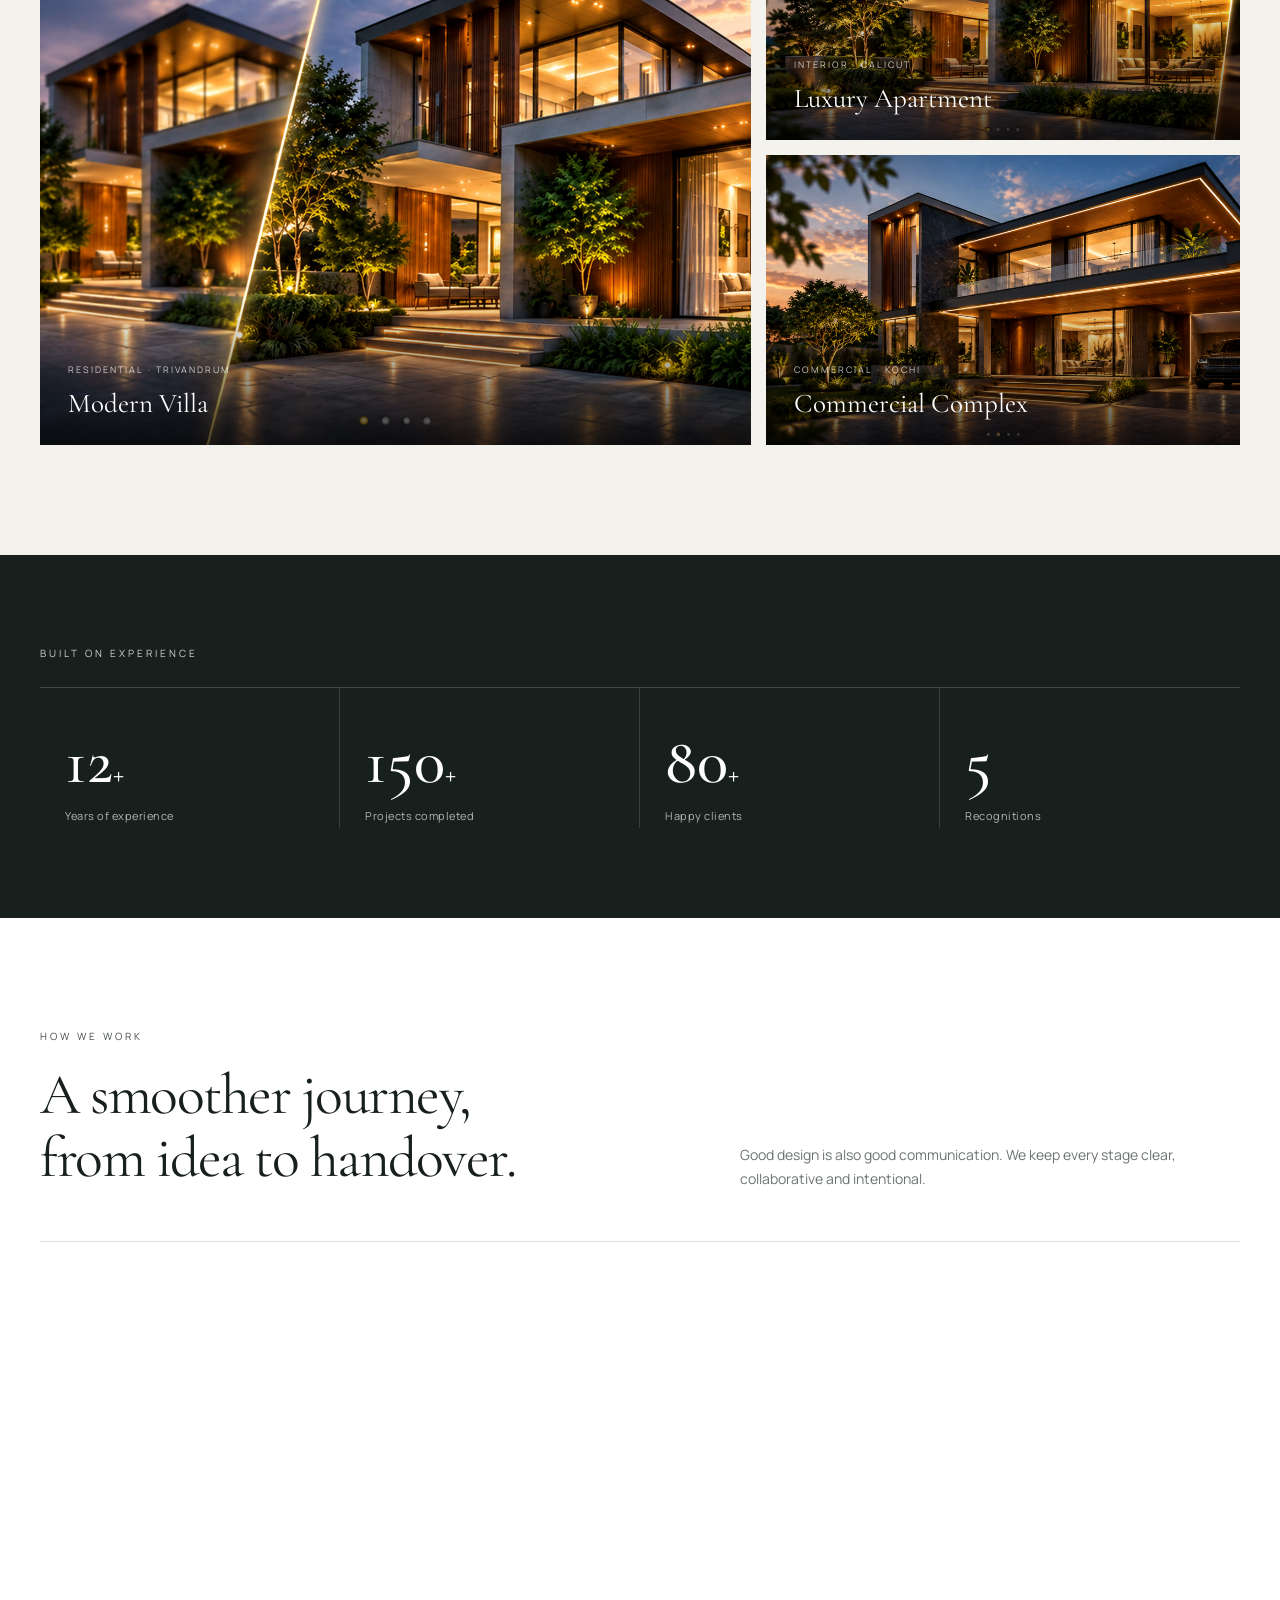
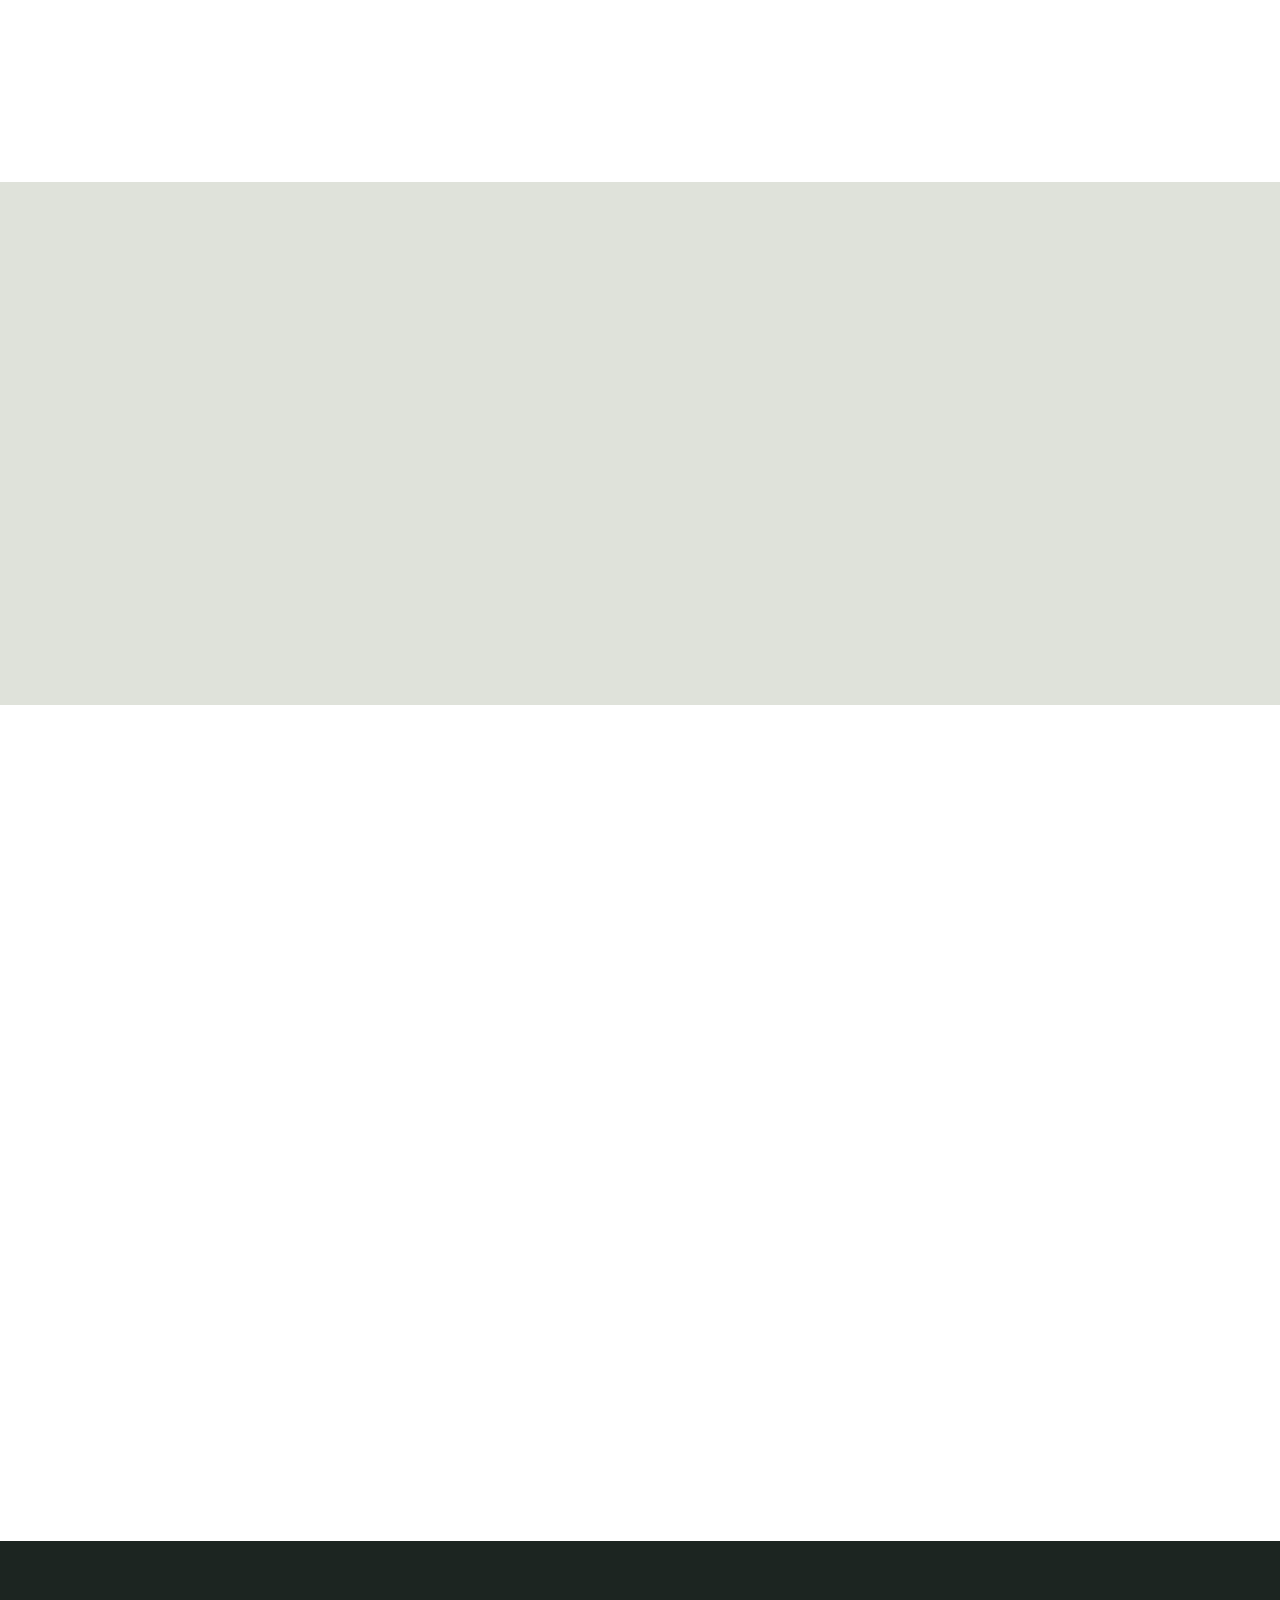
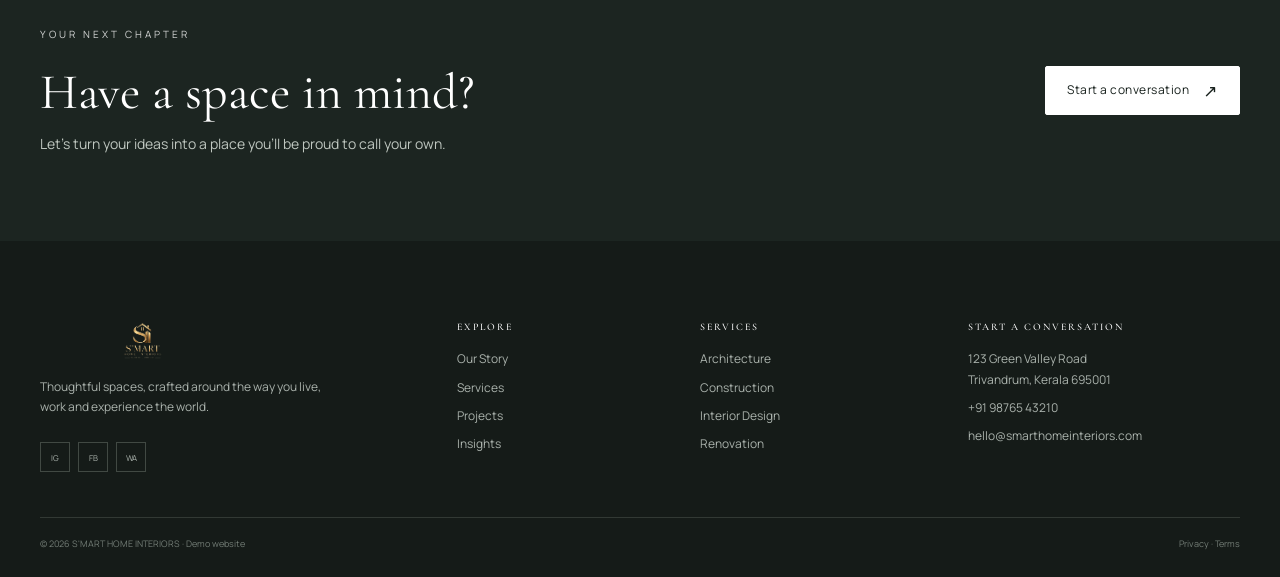
==== commit 76a7b55c: "next project" ====
--- a/index.html
+++ b/index.html
@@ -1,4 +1,4 @@
-<!doctype html><html lang="en"><head><meta charset="utf-8"><meta name="viewport" content="width=device-width,initial-scale=1"><title>Trishan Luxuries Interior | Architecture · Construction · Interiors</title><meta name="description" content="Premium architecture, construction and interior design solutions by Trishan Luxuries Interior."><link rel="stylesheet" href="styles.css"></head><body><header><div class="container nav"><a class="brand-logo" href="index.html"><img src="assets/trishan-logo.png" alt="Trishan Luxuries Interior"></a><nav class="links"><a href="index.html">Home</a><a href="about.html">About</a><a href="services.html">Services</a><a href="projects.html">Projects</a><a href="blog.html">Insights</a><a href="contact.html">Contact</a></nav><a class="btn nav-cta" href="contact.html">Start a Project <span>↗</span></a><button class="menu" aria-label="Open menu">☰</button></div></header>
+<!doctype html><html lang="en"><head><meta charset="utf-8"><meta name="viewport" content="width=device-width,initial-scale=1"><title>S'MART HOME INTERIORS | Architecture · Construction · Interiors</title><meta name="description" content="Premium architecture, construction and interior design solutions by S'MART HOME INTERIORS."><link rel="stylesheet" href="styles.css"></head><body><header><div class="container nav"><a class="brand-logo" href="index.html"><img src="assets/trishan-logo.png" alt="S'MART HOME INTERIORS"></a><nav class="links"><a href="index.html">Home</a><a href="about.html">About</a><a href="services.html">Services</a><a href="projects.html">Projects</a><a href="blog.html">Insights</a><a href="contact.html">Contact</a></nav><a class="btn nav-cta" href="contact.html">Start a Project <span>↗</span></a><button class="menu" aria-label="Open menu">☰</button></div></header>
 <main>
 <section class="hero hero-slider"><div class="hero-slides">
 <div class="hero-slide is-active"><img src="assets/hero-1.jpg" alt="Contemporary luxury villa exterior"></div><div class="hero-slide"><img src="assets/hero-2.jpg" alt="Luxury villa at dusk"></div><div class="hero-slide"><img src="assets/hero-3.jpg" alt="Premium modern residence"></div><div class="hero-slide"><img src="assets/hero-4.jpg" alt="High-end architectural residence"></div><div class="hero-slide"><img src="assets/hero-2.png" alt="Contemporary luxury residence"></div><div class="hero-slide"><img src="assets/hero-3.png" alt="Premium architectural exterior"></div></div><div class="hero-shade"></div>
@@ -14,7 +14,7 @@
 <a class="service-card" href="services.html"><div class="service-image"><img src="assets/service-renovation.jpg" alt="Luxury bedroom renovation project"></div><span class="service-num">04</span><div class="icon">✦</div><h3>Renovation</h3><p>Thoughtful transformations that refresh, reorganize and elevate existing homes and commercial spaces.</p><span class="card-arrow">Explore service ↗</span></a>
 </div></div></section>
 
-<section class="image-feature"><div class="feature-image"><img src="assets/interior.jpg" alt="Sophisticated interior designed by Trishan"></div><div class="feature-copy"><div class="eyebrow">Designed around you</div><h2>Details matter.<br><em>Because you live in them.</em></h2><p>We balance aesthetics with real life — circulation, storage, daylight, materials, maintenance and the small details that make a space feel effortless.</p><div class="mini-points"><div><strong>01</strong><span>Personalized planning</span></div><div><strong>02</strong><span>Material-led design</span></div><div><strong>03</strong><span>Detail-focused execution</span></div></div><a class="btn" href="about.html">Meet the team <span>↗</span></a></div></section>
+<section class="image-feature"><div class="feature-image"><img src="assets/interior.jpg" alt="Sophisticated interior designed by S'MART HOME INTERIORS"></div><div class="feature-copy"><div class="eyebrow">Designed around you</div><h2>Details matter.<br><em>Because you live in them.</em></h2><p>We balance aesthetics with real life — circulation, storage, daylight, materials, maintenance and the small details that make a space feel effortless.</p><div class="mini-points"><div><strong>01</strong><span>Personalized planning</span></div><div><strong>02</strong><span>Material-led design</span></div><div><strong>03</strong><span>Detail-focused execution</span></div></div><a class="btn" href="about.html">Meet the team <span>↗</span></a></div></section>
 
 <section class="section portfolio"><div class="container"><div class="section-head"><div><div class="eyebrow">Selected work</div><h2>Made to be remembered.</h2></div><a class="arrow-link" href="projects.html">View all projects ↗</a></div><div class="project-mosaic"><a class="project-tile large" href="project.html"><img src="assets/villa.jpg" alt="Modern villa"><div class="project-overlay"><span>Residential · Trivandrum</span><h3>Modern Villa</h3></div></a><a class="project-tile" href="project.html"><img src="assets/living.jpg" alt="Luxury apartment interior"><div class="project-overlay"><span>Interior · Calicut</span><h3>Luxury Apartment</h3></div></a><a class="project-tile" href="project.html"><img src="assets/commercial.jpg" alt="Commercial project"><div class="project-overlay"><span>Commercial · Kochi</span><h3>Commercial Complex</h3></div></a></div></div></section>
 
@@ -27,4 +27,4 @@
 <section class="section white insights"><div class="container"><div class="section-head"><div><div class="eyebrow">Journal</div><h2>Ideas for better spaces.</h2></div><a class="arrow-link" href="blog.html">View all insights ↗</a></div><div class="grid3"><a class="article-card" href="article.html"><img src="assets/villa.jpg" alt=""><div class="article-body"><span>Construction · 6 min read</span><h3>How to plan a home project without surprises</h3><p>A practical way to organize budget, decisions and timelines before work begins.</p></div></a><a class="article-card" href="article.html"><img src="assets/commercial.jpg" alt=""><div class="article-body"><span>Architecture · 4 min read</span><h3>What makes a good design brief?</h3><p>The questions worth answering before the first drawing is made.</p></div></a><a class="article-card" href="article.html"><img src="assets/living.jpg" alt=""><div class="article-body"><span>Interiors · 5 min read</span><h3>Choosing finishes that age beautifully</h3><p>How to balance trends, durability and a timeless material palette.</p></div></a></div></div></section>
 
 <section class="cta-banner"><div class="container"><div><div class="eyebrow">Your next chapter</div><h2>Have a space in mind?</h2><p>Let's turn your ideas into a place you'll be proud to call your own.</p></div><a class="btn light" href="contact.html">Start a conversation <span>↗</span></a></div></section>
-</main><footer><div class="container footer-grid"><div class="footer-brand"><a class="brand-logo" href="index.html"><img src="assets/trishan-logo.png" alt="Trishan Luxuries Interior"></a><p>Thoughtful spaces, crafted around the way you live, work and experience the world.</p><div class="socials"><a href="contact.html" aria-label="Instagram">IG</a><a href="contact.html" aria-label="Facebook">FB</a><a href="contact.html" aria-label="WhatsApp">WA</a></div></div><div><h4>Explore</h4><a href="about.html">Our Story</a><a href="services.html">Services</a><a href="projects.html">Projects</a><a href="blog.html">Insights</a></div><div><h4>Services</h4><a href="services.html">Architecture</a><a href="services.html">Construction</a><a href="services.html">Interior Design</a><a href="services.html">Renovation</a></div><div><h4>Start a conversation</h4><p>123 Green Valley Road<br>Trivandrum, Kerala 695001</p><a href="tel:+919876543210">+91 98765 43210</a><a href="mailto:hello@trishanluxuriesinterior.com">hello@trishanluxuriesinterior.com</a></div></div><div class="container copyright"><span>© 2026 Trishan Luxuries Interior · Demo website</span><span>Privacy · Terms</span></div></footer><script src="script.js"></script></body></html>+</main><footer><div class="container footer-grid"><div class="footer-brand"><a class="brand-logo" href="index.html"><img src="assets/trishan-logo.png" alt="S'MART HOME INTERIORS"></a><p>Thoughtful spaces, crafted around the way you live, work and experience the world.</p><div class="socials"><a href="contact.html" aria-label="Instagram">IG</a><a href="contact.html" aria-label="Facebook">FB</a><a href="contact.html" aria-label="WhatsApp">WA</a></div></div><div><h4>Explore</h4><a href="about.html">Our Story</a><a href="services.html">Services</a><a href="projects.html">Projects</a><a href="blog.html">Insights</a></div><div><h4>Services</h4><a href="services.html">Architecture</a><a href="services.html">Construction</a><a href="services.html">Interior Design</a><a href="services.html">Renovation</a></div><div><h4>Start a conversation</h4><p>123 Green Valley Road<br>Trivandrum, Kerala 695001</p><a href="tel:+919876543210">+91 98765 43210</a><a href="mailto:hello@smarthomeinteriors.com">hello@smarthomeinteriors.com</a></div></div><div class="container copyright"><span>© 2026 S'MART HOME INTERIORS · Demo website</span><span>Privacy · Terms</span></div></footer><script src="script.js"></script></body></html>
--- a/styles.css
+++ b/styles.css
@@ -1,24 +1,25 @@
+@import url('https://fonts.googleapis.com/css2?family=Cormorant+Garamond:wght@400;500;600;700&family=Manrope:wght@400;500;600;700&display=swap');
 
 :root{--ink:#17201c;--muted:#6c746e;--paper:#f3f2ed;--white:#fff;--line:#dfe2dc;--dark:#18201d;--accent:#8d9a86;--gold:#b6a47a;--max:1200px}
-*{box-sizing:border-box}html{scroll-behavior:smooth}body{margin:0;font-family:Inter,ui-sans-serif,system-ui,-apple-system,"Segoe UI",sans-serif;color:var(--ink);background:var(--paper);line-height:1.7}img{max-width:100%;display:block}a{text-decoration:none;color:inherit}.container{width:min(calc(100% - 48px),var(--max));margin:auto}
+*{box-sizing:border-box}html{scroll-behavior:smooth}body{margin:0;font-family:Manrope,ui-sans-serif,system-ui,-apple-system,"Segoe UI",sans-serif;color:var(--ink);background:var(--paper);line-height:1.7}img{max-width:100%;display:block}a{text-decoration:none;color:inherit}.container{width:min(calc(100% - 48px),var(--max));margin:auto}
 header{position:sticky;top:0;z-index:50;background:rgba(20,25,22,.94);backdrop-filter:blur(18px);border-bottom:1px solid rgba(255,255,255,.08)}.nav{height:82px;display:flex;align-items:center;justify-content:space-between;gap:28px}.brand-logo{display:flex;width:205px;height:55px;align-items:center;overflow:hidden}.brand-logo img{width:100%;height:100%;object-fit:contain;object-position:center}.links{display:flex;gap:28px;font-size:12px;letter-spacing:.5px;color:#dfe4df}.links a{position:relative}.links a:after{content:"";position:absolute;left:0;right:100%;bottom:-9px;height:1px;background:#fff;transition:.35s}.links a:hover:after{right:0}.btn{display:inline-flex;align-items:center;gap:14px;justify-content:center;padding:13px 21px;border-radius:2px;background:var(--ink);color:#fff;font-size:12px;letter-spacing:.5px;border:1px solid var(--ink);transition:.35s;position:relative;overflow:hidden}.btn span{font-size:17px;line-height:0}.btn:hover{transform:translateY(-2px);box-shadow:0 12px 28px rgba(0,0,0,.14)}.btn.light{background:#fff;color:var(--ink);border-color:#fff}.menu{display:none;background:none;color:#fff;border:0;font-size:25px}
-.hero{min-height:calc(100vh - 82px);height:760px;max-height:900px;position:relative;display:flex;align-items:center;color:#fff;overflow:hidden;background:#111}.hero-slides,.hero-slide,.hero-slide img,.hero-shade{position:absolute;inset:0;width:100%;height:100%}.hero-slide{opacity:0;visibility:hidden;transition:opacity 1.2s ease}.hero-slide.is-active{opacity:1;visibility:visible;z-index:1}.hero-slide img{object-fit:cover;transform:scale(1.08);transition:transform 8s cubic-bezier(.15,.65,.2,1)}.hero-slide.is-active img{transform:scale(1)}.hero-shade{z-index:2;background:linear-gradient(90deg,rgba(5,9,7,.86),rgba(5,9,7,.42) 50%,rgba(5,9,7,.12)),linear-gradient(0deg,rgba(0,0,0,.5),transparent 50%);pointer-events:none}.hero-content{position:relative;z-index:4;max-width:760px;padding:80px 0}.eyebrow{font-size:10px;letter-spacing:3px;text-transform:uppercase;margin-bottom:19px;opacity:.8}.hero h1{font-size:clamp(50px,7vw,94px);letter-spacing:-3px}.hero h1 em,h1 em,h2 em{font-style:italic;color:#c7cfc7}.hero p{max-width:620px;color:rgba(255,255,255,.78);font-size:17px;margin:0}.actions{display:flex;align-items:center;gap:30px;margin-top:34px}.text-link{font-size:12px;letter-spacing:.7px}.light-link{color:#fff}.text-link span{margin-left:8px}.hero-bottom{position:absolute;z-index:5;bottom:25px;left:50%;transform:translateX(-50%);display:flex;justify-content:space-between;color:rgba(255,255,255,.65);font-size:10px;letter-spacing:2px;text-transform:uppercase}.hero-count b{color:#fff;font-weight:500}.hero-control{position:absolute;z-index:5;top:50%;transform:translateY(-50%);width:48px;height:48px;border:1px solid rgba(255,255,255,.35);border-radius:50%;background:rgba(0,0,0,.16);color:#fff;font-size:29px;cursor:pointer}.hero-control:hover{background:rgba(255,255,255,.15)}.hero-prev{left:25px}.hero-next{right:25px}.hero-dots{position:absolute;z-index:5;bottom:30px;left:50%;transform:translateX(-50%);display:flex;gap:7px}.hero-dots button{width:6px;height:6px;padding:0;border:1px solid #fff;border-radius:20px;background:transparent;opacity:.7;cursor:pointer;transition:.3s}.hero-dots button.is-active{width:25px;background:#fff;opacity:1}
-.section{padding:110px 0}.white{background:#fff}.intro{background:#eeeee8}.intro-grid{display:grid;grid-template-columns:1.05fr .95fr;gap:100px;align-items:end}.intro h2,.section h2{font:400 clamp(37px,4.5vw,58px)/1.1 Georgia,serif;letter-spacing:-1.5px;margin:0}.lead{font-size:18px;color:#59625c;max-width:580px;margin:0 0 25px}.arrow-link{font-size:12px;letter-spacing:.7px;border-bottom:1px solid #aeb5af;padding-bottom:8px}.arrow-link span{margin-left:12px}
-.section-head{display:flex;justify-content:space-between;align-items:end;gap:40px;margin-bottom:50px}.section-head>p{max-width:500px;color:var(--muted);font-size:14px;margin:0}.service-grid{display:grid;grid-template-columns:repeat(4,1fr);gap:14px}.service-card{position:relative;padding:34px 28px 30px;min-height:330px;border:1px solid var(--line);background:#fafaf7;transition:.45s cubic-bezier(.2,.7,.2,1);overflow:hidden}.service-card:before{content:"";position:absolute;inset:auto 0 0;height:3px;background:var(--gold);transform:scaleX(0);transform-origin:left;transition:.45s}.service-card:hover{transform:translateY(-9px);box-shadow:0 25px 55px rgba(28,35,30,.11);background:#fff}.service-card:hover:before{transform:scaleX(1)}.service-num{position:absolute;right:25px;top:27px;color:#a0a7a1;font-size:10px;letter-spacing:2px}.icon{width:50px;height:50px;border-radius:50%;background:#e9ebe5;display:grid;place-items:center;font-size:20px;margin-bottom:32px}.service-card h3{font:400 28px/1.15 Georgia,serif;margin:0 0 15px}.service-card p{color:var(--muted);font-size:13px}.card-arrow{position:absolute;bottom:28px;font-size:11px;letter-spacing:.6px}
-.image-feature{display:grid;grid-template-columns:1.08fr .92fr;min-height:700px;background:#e8e9e3}.feature-image{overflow:hidden}.feature-image img{width:100%;height:100%;min-height:600px;object-fit:cover;transition:transform 1.2s}.image-feature:hover .feature-image img{transform:scale(1.035)}.feature-copy{padding:90px;display:flex;flex-direction:column;justify-content:center}.feature-copy h2{margin-bottom:25px}.feature-copy>p{max-width:510px;color:#626a64;font-size:15px}.mini-points{display:grid;grid-template-columns:repeat(3,1fr);border-top:1px solid #cdd1ca;border-bottom:1px solid #cdd1ca;margin:30px 0 35px}.mini-points div{padding:19px 10px 19px 0}.mini-points strong{display:block;font:22px Georgia,serif}.mini-points span{font-size:10px;color:var(--muted)}
-.portfolio{background:#f3f2ed}.project-mosaic{display:grid;grid-template-columns:1.5fr 1fr;grid-template-rows:290px 290px;gap:15px}.project-tile{position:relative;overflow:hidden}.project-tile.large{grid-row:1/3}.project-tile img{width:100%;height:100%;object-fit:cover;transition:transform .9s}.project-tile:hover img{transform:scale(1.06)}.project-overlay{position:absolute;inset:auto 0 0;padding:55px 28px 25px;color:#fff;background:linear-gradient(transparent,rgba(0,0,0,.72))}.project-overlay span{font-size:9px;letter-spacing:2px;text-transform:uppercase;opacity:.75}.project-overlay h3{font:400 27px Georgia,serif;margin:6px 0 0}
-.dark{background:var(--dark);color:#fff}.stats-section{padding:90px 0}.stats{display:grid;grid-template-columns:repeat(4,1fr);border-top:1px solid rgba(255,255,255,.18);margin-top:25px}.stat{padding:34px 25px 0;border-right:1px solid rgba(255,255,255,.14)}.stat:last-child{border:0}.stat strong{font:400 65px Georgia,serif;display:block}.stat strong span{font-size:28px}.stat small{color:#aeb7b0;font-size:11px;letter-spacing:.5px}
-.process{background:#fff}.process-grid{display:grid;grid-template-columns:repeat(4,1fr);border-top:1px solid var(--line)}.process-grid>div{padding:0 0 28px;border-right:1px solid var(--line);min-height:430px;overflow:hidden;background:#fff}.process-grid>div:last-child{border:0}.process-image{height:190px;overflow:hidden;position:relative;background:#111}.process-image:after{content:"";position:absolute;inset:0;background:linear-gradient(180deg,rgba(0,0,0,.02),rgba(0,0,0,.24));pointer-events:none}.process-image img{width:100%;height:100%;display:block;object-fit:cover;transform:scale(1.03);filter:saturate(.9) contrast(1.04);transition:transform 1s cubic-bezier(.2,.7,.2,1),filter .7s ease}.process-grid>div:hover .process-image img{transform:scale(1.1);filter:saturate(1.08) contrast(1.06)}.process-copy{padding:28px 25px 0}.process-grid span{font-size:10px;letter-spacing:2px;color:#9aa29c}.process-grid h3{font:400 25px Georgia,serif;margin:25px 0 12px}.process-grid p{font-size:13px;color:var(--muted)}
-.testimonial{background:#dfe2da;padding:115px 0}.testimonial-inner{max-width:900px;text-align:center}.testimonial blockquote{font:400 clamp(31px,4vw,50px)/1.2 Georgia,serif;margin:10px 0 30px;letter-spacing:-1px}.testimonial-meta span{display:block;font-size:12px}.testimonial-meta small{font-size:10px;color:var(--muted);letter-spacing:1px}
-.insights .grid3{display:grid;grid-template-columns:repeat(3,1fr);gap:18px}.article-card{background:#f5f5f0;overflow:hidden}.article-card img{width:100%;aspect-ratio:1.45;object-fit:cover;transition:.7s}.article-card:hover img{transform:scale(1.04)}.article-body{padding:25px}.article-body>span{font-size:9px;letter-spacing:1.5px;text-transform:uppercase;color:#858e87}.article-body h3{font:400 24px/1.18 Georgia,serif;margin:12px 0}.article-body p{font-size:12px;color:var(--muted);margin:0}
-.cta-banner{padding:85px 0;background:#1c2521;color:#fff}.cta-banner .container{display:flex;justify-content:space-between;align-items:center;gap:40px}.cta-banner h2{font:400 50px Georgia,serif;margin:0 0 10px}.cta-banner p{color:#bfc7c0;margin:0;font-size:14px}
-.page-hero{padding:105px 0;background:#e7e8e2}.page-hero h1{font:400 clamp(50px,6vw,80px)/1.05 Georgia,serif;letter-spacing:-2px;margin:0 0 20px}.page-hero p{max-width:700px;color:var(--muted);font-size:16px}.page-hero .eyebrow{color:#626b64}
+.hero{min-height:calc(100vh - 82px);height:760px;max-height:900px;position:relative;display:flex;align-items:center;color:#fff;overflow:hidden;background:#111}.hero-slides,.hero-slide,.hero-slide img,.hero-shade{position:absolute;inset:0;width:100%;height:100%}.hero-slide{opacity:0;visibility:hidden;transition:opacity 1.2s ease}.hero-slide.is-active{opacity:1;visibility:visible;z-index:1}.hero-slide img{object-fit:cover;transform:scale(1.08);transition:transform 8s cubic-bezier(.15,.65,.2,1)}.hero-slide.is-active img{transform:scale(1)}.hero-shade{z-index:2;background:linear-gradient(90deg,rgba(5,9,7,.86),rgba(5,9,7,.42) 50%,rgba(5,9,7,.12)),linear-gradient(0deg,rgba(0,0,0,.5),transparent 50%);pointer-events:none}.hero-content{position:relative;z-index:4;max-width:760px;padding:80px 0}.eyebrow{font-size:10px;letter-spacing:3px;text-transform:uppercase;margin-bottom:19px;opacity:.8}.hero h1{font-family:"Cormorant Garamond",Georgia,serif;font-size:clamp(58px,7.2vw,98px);font-weight:500;letter-spacing:-2.5px;line-height:.92}.hero h1 em,h1 em,h2 em{font-style:italic;color:#c7cfc7}.hero p{max-width:620px;color:rgba(255,255,255,.78);font-size:17px;margin:0}.actions{display:flex;align-items:center;gap:30px;margin-top:34px}.text-link{font-size:12px;letter-spacing:.7px}.light-link{color:#fff}.text-link span{margin-left:8px}.hero-bottom{position:absolute;z-index:5;bottom:25px;left:50%;transform:translateX(-50%);display:flex;justify-content:space-between;color:rgba(255,255,255,.65);font-size:10px;letter-spacing:2px;text-transform:uppercase}.hero-count b{color:#fff;font-weight:500}.hero-control{position:absolute;z-index:5;top:50%;transform:translateY(-50%);width:48px;height:48px;border:1px solid rgba(255,255,255,.35);border-radius:50%;background:rgba(0,0,0,.16);color:#fff;font-size:29px;cursor:pointer}.hero-control:hover{background:rgba(255,255,255,.15)}.hero-prev{left:25px}.hero-next{right:25px}.hero-dots{position:absolute;z-index:5;bottom:30px;left:50%;transform:translateX(-50%);display:flex;gap:7px}.hero-dots button{width:6px;height:6px;padding:0;border:1px solid #fff;border-radius:20px;background:transparent;opacity:.7;cursor:pointer;transition:.3s}.hero-dots button.is-active{width:25px;background:#fff;opacity:1}
+.section{padding:110px 0}.white{background:#fff}.intro{background:#eeeee8}.intro-grid{display:grid;grid-template-columns:1.05fr .95fr;gap:100px;align-items:end}.intro h2,.section h2{font:400 clamp(37px,4.5vw,58px)/1.1 "Cormorant Garamond",Georgia,serif;letter-spacing:-1.5px;margin:0}.lead{font-size:18px;color:#59625c;max-width:580px;margin:0 0 25px}.arrow-link{font-size:12px;letter-spacing:.7px;border-bottom:1px solid #aeb5af;padding-bottom:8px}.arrow-link span{margin-left:12px}
+.section-head{display:flex;justify-content:space-between;align-items:end;gap:40px;margin-bottom:50px}.section-head>p{max-width:500px;color:var(--muted);font-size:14px;margin:0}.service-grid{display:grid;grid-template-columns:repeat(4,1fr);gap:14px}.service-card{position:relative;padding:34px 28px 30px;min-height:330px;border:1px solid var(--line);background:#fafaf7;transition:.45s cubic-bezier(.2,.7,.2,1);overflow:hidden}.service-card:before{content:"";position:absolute;inset:auto 0 0;height:3px;background:var(--gold);transform:scaleX(0);transform-origin:left;transition:.45s}.service-card:hover{transform:translateY(-9px);box-shadow:0 25px 55px rgba(28,35,30,.11);background:#fff}.service-card:hover:before{transform:scaleX(1)}.service-num{position:absolute;right:25px;top:27px;color:#a0a7a1;font-size:10px;letter-spacing:2px}.icon{width:50px;height:50px;border-radius:50%;background:#e9ebe5;display:grid;place-items:center;font-size:20px;margin-bottom:32px}.service-card h3{font:400 28px/1.15 "Cormorant Garamond",Georgia,serif;margin:0 0 15px}.service-card p{color:var(--muted);font-size:13px}.card-arrow{position:absolute;bottom:28px;font-size:11px;letter-spacing:.6px}
+.image-feature{display:grid;grid-template-columns:1.08fr .92fr;min-height:700px;background:#e8e9e3}.feature-image{overflow:hidden}.feature-image img{width:100%;height:100%;min-height:600px;object-fit:cover;transition:transform 1.2s}.image-feature:hover .feature-image img{transform:scale(1.035)}.feature-copy{padding:90px;display:flex;flex-direction:column;justify-content:center}.feature-copy h2{margin-bottom:25px}.feature-copy>p{max-width:510px;color:#626a64;font-size:15px}.mini-points{display:grid;grid-template-columns:repeat(3,1fr);border-top:1px solid #cdd1ca;border-bottom:1px solid #cdd1ca;margin:30px 0 35px}.mini-points div{padding:19px 10px 19px 0}.mini-points strong{display:block;font:22px "Cormorant Garamond",Georgia,serif}.mini-points span{font-size:10px;color:var(--muted)}
+.portfolio{background:#f3f2ed}.project-mosaic{display:grid;grid-template-columns:1.5fr 1fr;grid-template-rows:290px 290px;gap:15px}.project-tile{position:relative;overflow:hidden}.project-tile.large{grid-row:1/3}.project-tile img{width:100%;height:100%;object-fit:cover;transition:transform .9s}.project-tile:hover img{transform:scale(1.06)}.project-overlay{position:absolute;inset:auto 0 0;padding:55px 28px 25px;color:#fff;background:linear-gradient(transparent,rgba(0,0,0,.72))}.project-overlay span{font-size:9px;letter-spacing:2px;text-transform:uppercase;opacity:.75}.project-overlay h3{font:400 27px "Cormorant Garamond",Georgia,serif;margin:6px 0 0}
+.dark{background:var(--dark);color:#fff}.stats-section{padding:90px 0}.stats{display:grid;grid-template-columns:repeat(4,1fr);border-top:1px solid rgba(255,255,255,.18);margin-top:25px}.stat{padding:34px 25px 0;border-right:1px solid rgba(255,255,255,.14)}.stat:last-child{border:0}.stat strong{font:400 65px "Cormorant Garamond",Georgia,serif;display:block}.stat strong span{font-size:28px}.stat small{color:#aeb7b0;font-size:11px;letter-spacing:.5px}
+.process{background:#fff}.process-grid{display:grid;grid-template-columns:repeat(4,1fr);border-top:1px solid var(--line)}.process-grid>div{padding:0 0 28px;border-right:1px solid var(--line);min-height:430px;overflow:hidden;background:#fff}.process-grid>div:last-child{border:0}.process-image{height:190px;overflow:hidden;position:relative;background:#111}.process-image:after{content:"";position:absolute;inset:0;background:linear-gradient(180deg,rgba(0,0,0,.02),rgba(0,0,0,.24));pointer-events:none}.process-image img{width:100%;height:100%;display:block;object-fit:cover;transform:scale(1.03);filter:saturate(.9) contrast(1.04);transition:transform 1s cubic-bezier(.2,.7,.2,1),filter .7s ease}.process-grid>div:hover .process-image img{transform:scale(1.1);filter:saturate(1.08) contrast(1.06)}.process-copy{padding:28px 25px 0}.process-grid span{font-size:10px;letter-spacing:2px;color:#9aa29c}.process-grid h3{font:400 25px "Cormorant Garamond",Georgia,serif;margin:25px 0 12px}.process-grid p{font-size:13px;color:var(--muted)}
+.testimonial{background:#dfe2da;padding:115px 0}.testimonial-inner{max-width:900px;text-align:center}.testimonial blockquote{font:400 clamp(31px,4vw,50px)/1.2 "Cormorant Garamond",Georgia,serif;margin:10px 0 30px;letter-spacing:-1px}.testimonial-meta span{display:block;font-size:12px}.testimonial-meta small{font-size:10px;color:var(--muted);letter-spacing:1px}
+.insights .grid3{display:grid;grid-template-columns:repeat(3,1fr);gap:18px}.article-card{background:#f5f5f0;overflow:hidden}.article-card img{width:100%;aspect-ratio:1.45;object-fit:cover;transition:.7s}.article-card:hover img{transform:scale(1.04)}.article-body{padding:25px}.article-body>span{font-size:9px;letter-spacing:1.5px;text-transform:uppercase;color:#858e87}.article-body h3{font:400 24px/1.18 "Cormorant Garamond",Georgia,serif;margin:12px 0}.article-body p{font-size:12px;color:var(--muted);margin:0}
+.cta-banner{padding:85px 0;background:#1c2521;color:#fff}.cta-banner .container{display:flex;justify-content:space-between;align-items:center;gap:40px}.cta-banner h2{font:400 50px "Cormorant Garamond",Georgia,serif;margin:0 0 10px}.cta-banner p{color:#bfc7c0;margin:0;font-size:14px}
+.page-hero{padding:105px 0;background:#e7e8e2}.page-hero h1{font:400 clamp(50px,6vw,80px)/1.05 "Cormorant Garamond",Georgia,serif;letter-spacing:-2px;margin:0 0 20px}.page-hero p{max-width:700px;color:var(--muted);font-size:16px}.page-hero .eyebrow{color:#626b64}
 .split{display:grid;grid-template-columns:1fr 1fr}.split img{width:100%;height:100%;min-height:520px;object-fit:cover}.split-copy{padding:90px;background:#edf0ea;display:flex;flex-direction:column;justify-content:center}.split-copy p{max-width:580px;color:var(--muted)}.checks{display:grid;gap:18px;margin-top:25px}.check{display:flex;gap:14px;font-size:13px}.check b{display:block;color:var(--ink);font-weight:600}.check span{color:var(--muted)}
-.grid3{display:grid;grid-template-columns:repeat(3,1fr);gap:18px}.grid4{display:grid;grid-template-columns:repeat(4,1fr);gap:16px}.service{padding:35px;background:#fff;border:1px solid var(--line);min-height:260px}.service h3{font:400 26px Georgia,serif;margin:0 0 12px}.service p{color:var(--muted);font-size:13px}.service .icon{margin-bottom:25px}
-.filter{display:flex;gap:8px;flex-wrap:wrap;margin-bottom:35px}.filter button{padding:10px 17px;border:1px solid var(--line);background:#fff;color:var(--ink);cursor:pointer;font:inherit;font-size:11px}.filter button.active{background:var(--ink);color:#fff}.card{background:#fff;overflow:hidden;transition:.45s}.card:hover{transform:translateY(-7px);box-shadow:0 20px 50px rgba(20,30,24,.12)}.card img{width:100%;aspect-ratio:1.15;object-fit:cover;transition:.7s}.card:hover img{transform:scale(1.045)}.card-body{padding:22px}.card-body h3{font:400 22px Georgia,serif;margin:0 0 5px}.meta{font-size:10px;letter-spacing:1.4px;text-transform:uppercase;color:var(--muted)}
-.project-hero-img{width:100%;height:min(70vh,680px);object-fit:cover}.project-content{max-width:850px;margin:auto}.project-content .project-facts{display:grid;grid-template-columns:repeat(3,1fr);gap:20px;padding:28px 0;border-top:1px solid var(--line);border-bottom:1px solid var(--line);margin:45px 0}.project-content h2{font:400 39px Georgia,serif}.project-content p{color:var(--muted)}.gallery{display:grid;grid-template-columns:1fr 1fr;gap:15px;margin-top:45px}.gallery img{width:100%;height:360px;object-fit:cover}.gallery img:first-child{grid-column:1/-1;height:500px}
-.article-layout{max-width:820px}.article-layout img{width:100%;height:500px;object-fit:cover}.article-layout h2{font:400 36px Georgia,serif;margin-top:45px}.article-layout p{color:#5f6861}.notice{padding:17px 20px;background:#edf0ea;border-left:3px solid var(--accent);font-size:12px;color:#58615b}
-.contact-wrap{display:grid;grid-template-columns:.8fr 1.2fr;gap:70px}.contact-details h2{font:400 43px Georgia,serif}.contact-details p{color:var(--muted);font-size:14px}.contact-detail{padding:18px 0;border-bottom:1px solid var(--line)}.contact-detail strong{display:block;font-size:10px;letter-spacing:2px;text-transform:uppercase}.contact-detail span{font-size:13px;color:var(--muted)}form{background:#f5f5f1;padding:35px;display:grid;grid-template-columns:1fr 1fr;gap:14px}input,textarea,select{width:100%;padding:15px 14px;border:1px solid #d6dad4;background:#fff;font:inherit;font-size:13px;color:var(--ink)}textarea{min-height:150px;resize:vertical}.full{grid-column:1/-1}
+.grid3{display:grid;grid-template-columns:repeat(3,1fr);gap:18px}.grid4{display:grid;grid-template-columns:repeat(4,1fr);gap:16px}.service{padding:35px;background:#fff;border:1px solid var(--line);min-height:260px}.service h3{font:400 26px "Cormorant Garamond",Georgia,serif;margin:0 0 12px}.service p{color:var(--muted);font-size:13px}.service .icon{margin-bottom:25px}
+.filter{display:flex;gap:8px;flex-wrap:wrap;margin-bottom:35px}.filter button{padding:10px 17px;border:1px solid var(--line);background:#fff;color:var(--ink);cursor:pointer;font:inherit;font-size:11px}.filter button.active{background:var(--ink);color:#fff}.card{background:#fff;overflow:hidden;transition:.45s}.card:hover{transform:translateY(-7px);box-shadow:0 20px 50px rgba(20,30,24,.12)}.card img{width:100%;aspect-ratio:1.15;object-fit:cover;transition:.7s}.card:hover img{transform:scale(1.045)}.card-body{padding:22px}.card-body h3{font:400 22px "Cormorant Garamond",Georgia,serif;margin:0 0 5px}.meta{font-size:10px;letter-spacing:1.4px;text-transform:uppercase;color:var(--muted)}
+.project-hero-img{width:100%;height:min(70vh,680px);object-fit:cover}.project-content{max-width:850px;margin:auto}.project-content .project-facts{display:grid;grid-template-columns:repeat(3,1fr);gap:20px;padding:28px 0;border-top:1px solid var(--line);border-bottom:1px solid var(--line);margin:45px 0}.project-content h2{font:400 39px "Cormorant Garamond",Georgia,serif}.project-content p{color:var(--muted)}.gallery{display:grid;grid-template-columns:1fr 1fr;gap:15px;margin-top:45px}.gallery img{width:100%;height:360px;object-fit:cover}.gallery img:first-child{grid-column:1/-1;height:500px}
+.article-layout{max-width:820px}.article-layout img{width:100%;height:500px;object-fit:cover}.article-layout h2{font:400 36px "Cormorant Garamond",Georgia,serif;margin-top:45px}.article-layout p{color:#5f6861}.notice{padding:17px 20px;background:#edf0ea;border-left:3px solid var(--accent);font-size:12px;color:#58615b}
+.contact-wrap{display:grid;grid-template-columns:.8fr 1.2fr;gap:70px}.contact-details h2{font:400 43px "Cormorant Garamond",Georgia,serif}.contact-details p{color:var(--muted);font-size:14px}.contact-detail{padding:18px 0;border-bottom:1px solid var(--line)}.contact-detail strong{display:block;font-size:10px;letter-spacing:2px;text-transform:uppercase}.contact-detail span{font-size:13px;color:var(--muted)}form{background:#f5f5f1;padding:35px;display:grid;grid-template-columns:1fr 1fr;gap:14px}input,textarea,select{width:100%;padding:15px 14px;border:1px solid #d6dad4;background:#fff;font:inherit;font-size:13px;color:var(--ink)}textarea{min-height:150px;resize:vertical}.full{grid-column:1/-1}
 footer{background:#151b18;color:#fff;padding:65px 0 25px}.footer-grid{display:grid;grid-template-columns:1.5fr .8fr .9fr 1.1fr;gap:45px}.footer-brand p{max-width:290px;color:#9da69f;font-size:12px}.footer-grid .brand-logo{width:205px;height:55px}.footer-grid h4{font-size:10px;letter-spacing:2px;text-transform:uppercase;font-weight:500}.footer-grid a,.footer-grid p{font-size:12px;color:#aab2ac;display:block;margin:8px 0}.socials{display:flex;gap:8px;margin-top:25px}.socials a{width:30px;height:30px;border:1px solid #414943;display:grid;place-items:center;font-size:8px!important;margin:0}.copyright{border-top:1px solid #323934;margin-top:45px;padding-top:18px;color:#737d76;font-size:9px;display:flex;justify-content:space-between}
 .reveal{opacity:0;transform:translateY(24px);transition:opacity .8s,transform .8s}.reveal.is-visible{opacity:1;transform:none}
 @media(max-width:950px){.links{display:none}.menu{display:block}.nav-cta{display:none}.service-grid,.process-grid{grid-template-columns:1fr 1fr}.grid4{grid-template-columns:1fr 1fr}.intro-grid,.image-feature,.contact-wrap{grid-template-columns:1fr}.feature-copy{padding:65px 30px}.stats{grid-template-columns:1fr 1fr}.stat:nth-child(2){border:0}.footer-grid{grid-template-columns:1fr 1fr}.project-mosaic{grid-template-columns:1fr 1fr}.project-tile.large{grid-column:1/-1;grid-row:auto;height:420px}.project-tile:not(.large){height:300px}.section{padding:80px 0}}
@@ -36,3 +37,8 @@
 .service-card .icon{position:relative;z-index:2;margin-top:-48px;margin-bottom:25px;border:1px solid rgba(255,255,255,.7);box-shadow:0 8px 22px rgba(0,0,0,.12)}
 .service-card .service-num{top:16px;z-index:3;color:#fff;text-shadow:0 1px 5px rgba(0,0,0,.55)}
 @media(max-width:600px){.service-card{min-height:390px}.service-image{height:185px}.process-grid>div{min-height:0}.process-image{height:200px}}
+
+/* Premium editorial typography */
+body{-webkit-font-smoothing:antialiased;text-rendering:optimizeLegibility}
+h1,h2,h3,h4,.stat strong,.testimonial blockquote{font-family:"Cormorant Garamond",Georgia,serif;font-weight:500}
+.links,.btn,.text-link,.arrow-link,.eyebrow,.service-num,.card-arrow,.process-grid span,.stat small,.article-body>span,footer{font-family:Manrope,ui-sans-serif,system-ui,sans-serif}
